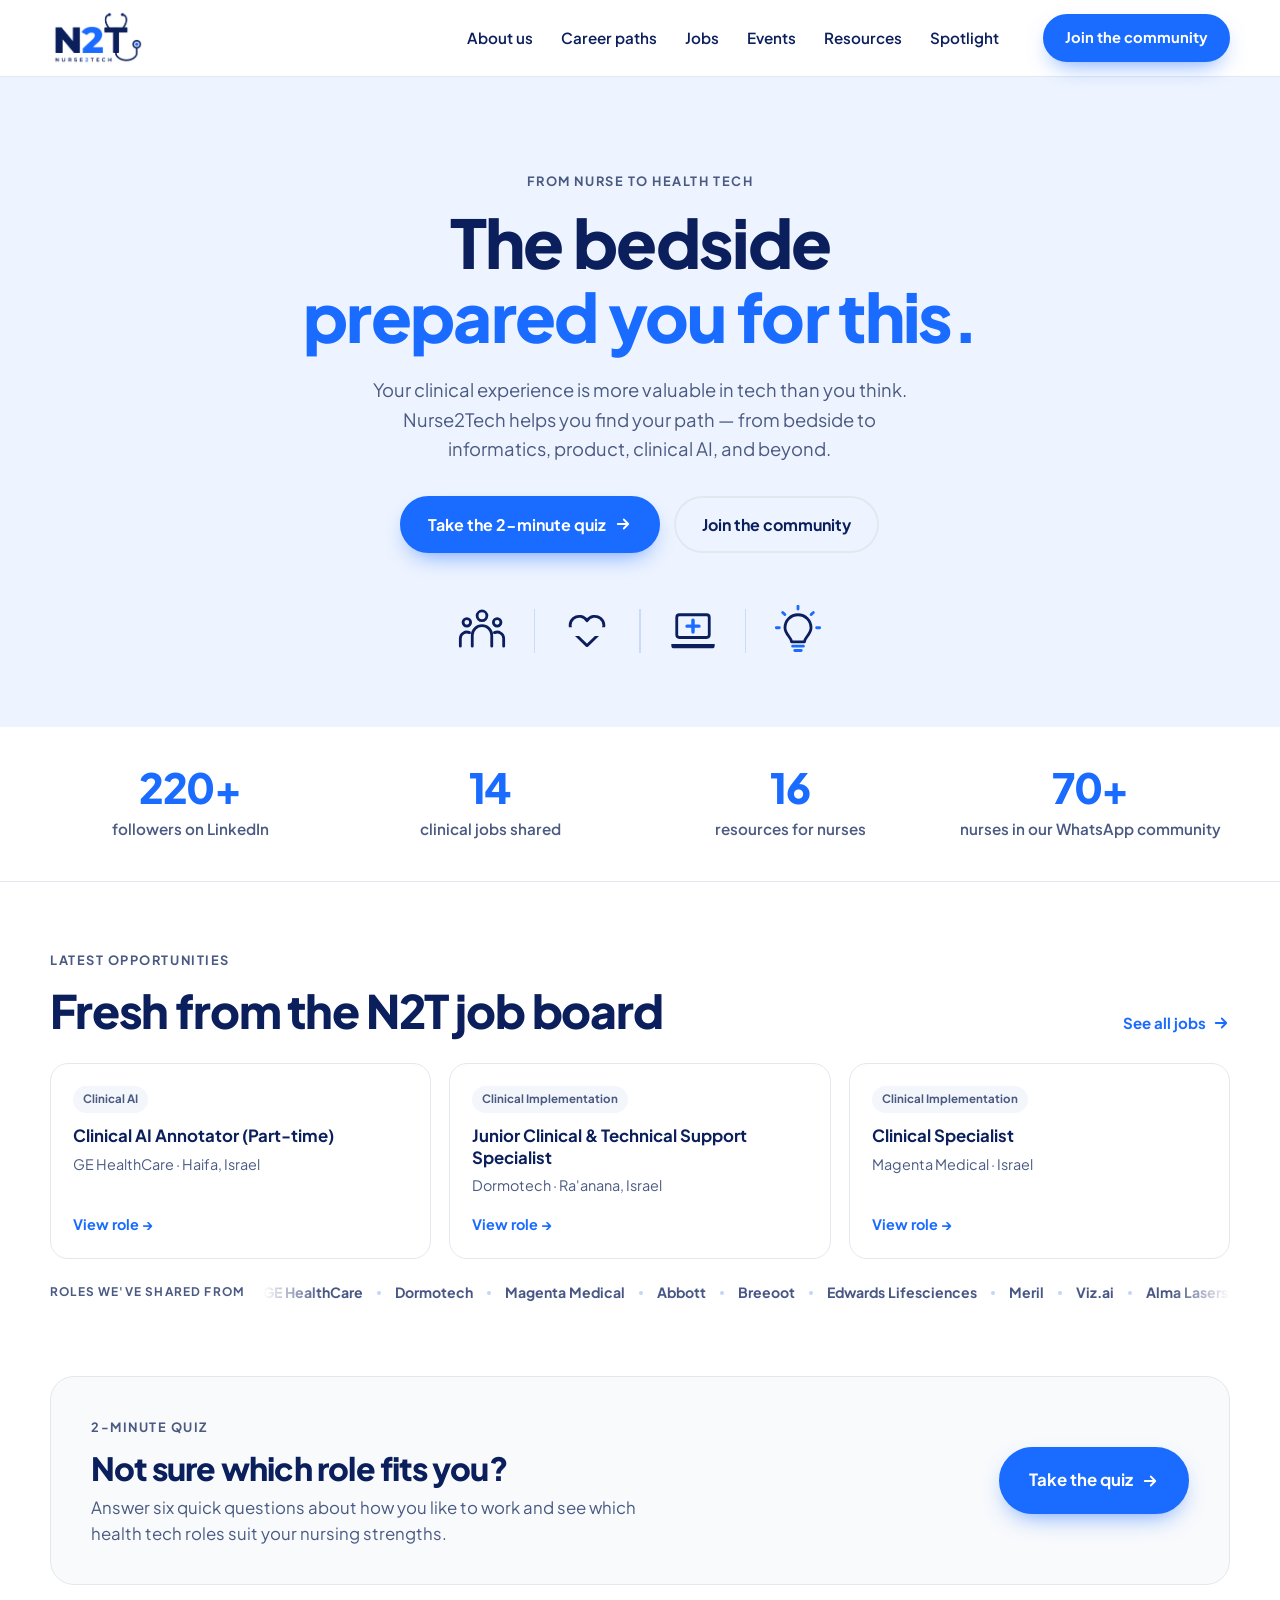
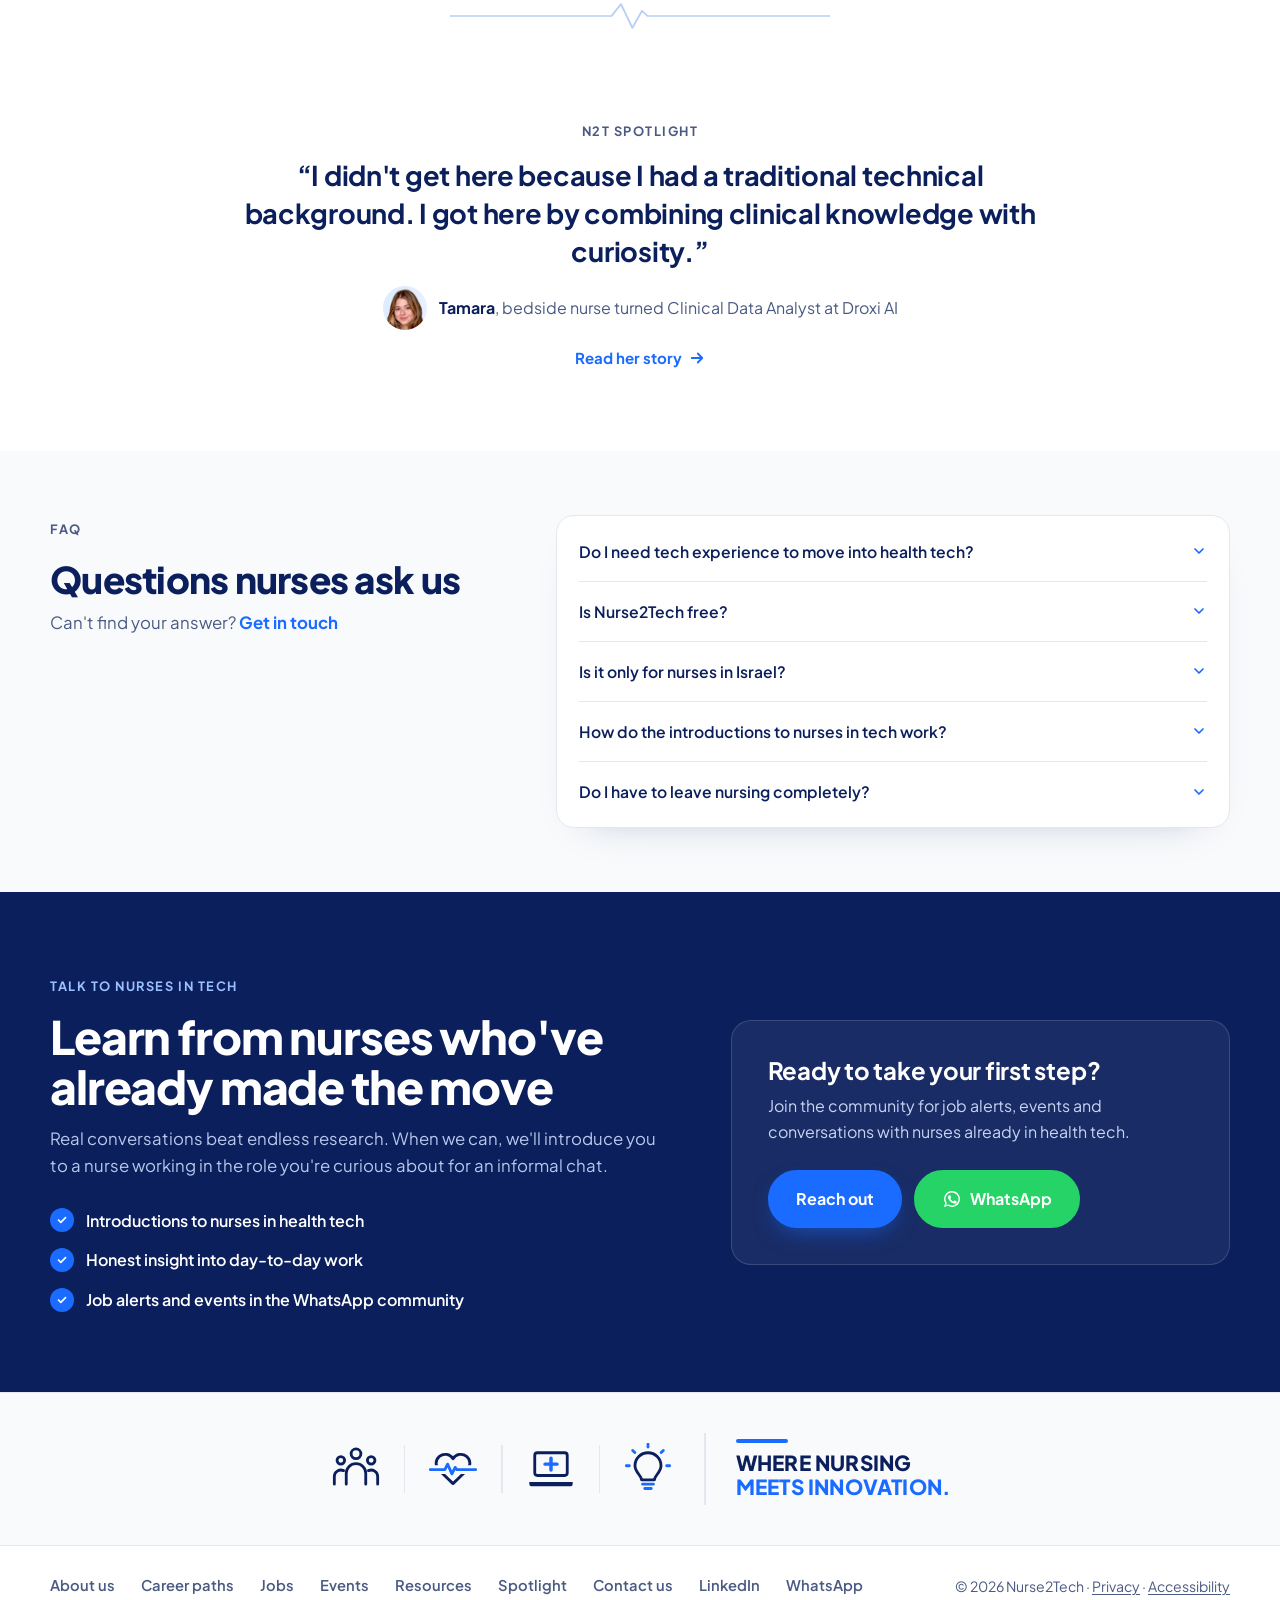
==== index.html @ 8742961c "Job tags (part-time, entry-level), N2T Insights on Spotlight, accessibility statement Co-Authored-By" ====
<!doctype html>
<html lang="en">
<head>
  <meta charset="utf-8">
  <meta name="viewport" content="width=device-width, initial-scale=1">
  <title>Nurse2Tech</title>
  <meta name="description" content="Nurse2Tech helps nurses explore health tech careers: discover real roles, find your skill gaps, reframe your clinical experience, and connect with nurses who've made the move.">
  <link rel="canonical" href="https://nurse2tech.com/">
  <meta property="og:type" content="website">
  <meta property="og:site_name" content="Nurse2Tech">
  <meta property="og:title" content="Nurse2Tech — Where Nursing Meets Innovation">
  <meta property="og:description" content="Nurse2Tech helps nurses explore health tech careers: discover real roles, find your skill gaps, reframe your clinical experience, and connect with nurses who've made the move.">
  <meta property="og:url" content="https://nurse2tech.com/">
  <meta property="og:image" content="https://nurse2tech.com/assets/og-image.png">
  <meta property="og:image:width" content="1200">
  <meta property="og:image:height" content="630">
  <meta name="twitter:card" content="summary_large_image">
  <link rel="icon" type="image/svg+xml" href="assets/favicon.svg?v=202610020856">
  <link rel="icon" type="image/png" sizes="192x192" href="assets/icon-192.png?v=202610020856">
  <link rel="icon" type="image/png" sizes="64x64" href="assets/favicon.png?v=202610020856">
  <link rel="apple-touch-icon" href="assets/apple-touch-icon.png?v=202610020856">
  <link rel="preconnect" href="https://fonts.googleapis.com">
  <link rel="preconnect" href="https://fonts.gstatic.com" crossorigin>
  <link href="https://fonts.googleapis.com/css2?family=Plus+Jakarta+Sans:wght@400;500;600;700;800&display=swap" rel="stylesheet">
  <link rel="stylesheet" href="styles.css?v=20261109174945">
</head>
<body>

  <!-- SVG icon sprite (matches brand icon set) -->
  <svg width="0" height="0" style="position:absolute" aria-hidden="true">
    <defs>
      <symbol id="i-people" viewBox="0 0 48 48" fill="none" stroke-linecap="round" stroke-linejoin="round">
        <circle cx="24" cy="10" r="4.5" stroke="currentColor" stroke-width="2.6"/>
        <circle cx="10" cy="16" r="3.5" stroke="currentColor" stroke-width="2.6"/>
        <circle cx="38" cy="16" r="3.5" stroke="currentColor" stroke-width="2.6"/>
        <path d="M15 38V28a9 9 0 0 1 18 0v10" stroke="currentColor" stroke-width="2.6"/>
        <path d="M4 38v-7a6 6 0 0 1 8.5-5.5M44 38v-7a6 6 0 0 0-8.5-5.5" stroke="currentColor" stroke-width="2.6"/>
      </symbol>
      <symbol id="i-heart" viewBox="0 0 48 48" fill="none" stroke-linecap="round" stroke-linejoin="round">
        <mask id="heart-gap-1" maskUnits="userSpaceOnUse" x="0" y="0" width="48" height="48"><rect width="48" height="48" fill="#fff"/><path d="M3 24.5h13.5l2.5-5 4 9 3-6 1.5 2H45" fill="none" stroke="#000" stroke-width="8" stroke-linecap="round" stroke-linejoin="round"/></mask><path d="M24 37.5 11.2 25.1A8.4 8.4 0 1 1 24 14.5a8.4 8.4 0 1 1 12.8 10.6z" stroke="currentColor" stroke-width="2.6" mask="url(#heart-gap-1)"/>
        <path d="M3 24.5h13.5l2.5-5 4 9 3-6 1.5 2H45" stroke="var(--blue)" stroke-width="2.6"/>
      </symbol>
      <symbol id="i-laptop" viewBox="0 0 48 48" fill="none" stroke-linecap="round" stroke-linejoin="round">
        <rect x="9" y="9" width="30" height="21" rx="2.5" stroke="currentColor" stroke-width="2.6"/>
        <path d="M4 36h40v1.5a2.5 2.5 0 0 1-2.5 2.5h-35A2.5 2.5 0 0 1 4 37.5z" fill="currentColor"/>
        <path d="M24 14v11M18.5 19.5h11" stroke="var(--blue)" stroke-width="3.2"/>
      </symbol>
      <symbol id="i-bulb" viewBox="0 0 48 48" fill="none" stroke-linecap="round" stroke-linejoin="round">
        <path d="M24 3.8V1M11.84 8.84 9.86 6.86M36.16 8.84l1.98-1.98M6.8 21H4M41.2 21H44" stroke="var(--blue)" stroke-width="2.6"/>
        <path d="M18 34c0-4-6-7-6-13a12 12 0 0 1 24 0c0 6-6 9-6 13z" stroke="currentColor" stroke-width="2.6"/>
        <path d="M19 38h10M21 42h6" stroke="var(--blue)" stroke-width="2.6"/>
      </symbol>
      <symbol id="i-chat" viewBox="0 0 48 48" fill="none" stroke-linecap="round" stroke-linejoin="round">
        <path d="M8 10h32a3 3 0 0 1 3 3v17a3 3 0 0 1-3 3H22l-9 7v-7H8a3 3 0 0 1-3-3V13a3 3 0 0 1 3-3z" stroke="currentColor" stroke-width="2.6"/>
      </symbol>
      <symbol id="i-arrow" viewBox="0 0 24 24" fill="none" stroke="currentColor" stroke-width="2.4" stroke-linecap="round" stroke-linejoin="round">
        <path d="M5 12h14M13 6l6 6-6 6"/>
      </symbol>
    </defs>
  </svg>

  <header class="nav" id="top">
    <div class="container nav-inner">
      <a href="#top" class="brand" aria-label="Nurse2Tech home">
        <img src="assets/logo.png" alt="Nurse2Tech logo" width="806" height="480">
      </a>
      <div class="nav-right">
        <a href="contact.html" class="btn btn-sm nav-join">Join the community</a>
        <button class="nav-toggle" aria-label="Open menu" aria-expanded="false" aria-controls="site-menu">
          <span></span><span></span><span></span>
        </button>
      </div>
      <nav class="nav-links" id="site-menu" aria-label="Main">
        <a href="about.html">About us</a>
        <a href="roles.html">Career paths</a>
        <a href="jobs.html">Jobs</a>
        <a href="events.html">Events</a>
        <a href="resources.html">Resources</a>
        <a href="spotlight.html">Spotlight</a>
        <a href="contact.html">Contact us</a>
        <a href="contact.html" class="btn btn-sm nav-menu-join">Join the community</a>
      </nav>
    </div>
  </header>

  <main>
    <!-- HERO -->
    <section class="hero hero-center hero-tint">
      <div class="blob blob-1" aria-hidden="true"></div>
      <div class="blob blob-2" aria-hidden="true"></div>
      <div class="container hero-grid">
        <div class="hero-copy">
          <p class="eyebrow">From nurse to health tech</p>
          <h1>The bedside<br><span class="accent">prepared you for this.</span></h1>
          <p class="lead">Your clinical experience is more valuable in tech than you think. Nurse2Tech helps you find your path — from bedside to informatics, product, clinical AI, and beyond.</p>
          <div class="hero-cta">
            <a href="roles.html#quiz-section" class="btn">Take the 2-minute quiz <svg class="ico-sm"><use href="#i-arrow"/></svg></a>
            <a href="contact.html" class="btn btn-ghost">Join the community</a>
          </div>
          <div class="hero-icons" aria-hidden="true"><svg><use href="#i-people"/></svg><i></i><svg viewBox="0 0 48 48" fill="none" stroke-linecap="round" stroke-linejoin="round"><mask id="heart-gap-beat" maskUnits="userSpaceOnUse" x="0" y="0" width="48" height="48"><rect width="48" height="48" fill="#fff"/><path d="M3 24.5h13.5l2.5-5 4 9 3-6 1.5 2H45" fill="none" stroke="#000" stroke-width="8"/></mask><path d="M24 37.5 11.2 25.1A8.4 8.4 0 1 1 24 14.5a8.4 8.4 0 1 1 12.8 10.6z" stroke="currentColor" stroke-width="2.6" mask="url(#heart-gap-beat)"/><path class="beat" pathLength="100" d="M3 24.5h13.5l2.5-5 4 9 3-6 1.5 2H45" stroke="#1a6bff" stroke-width="2.6"/></svg><i></i><svg><use href="#i-laptop"/></svg><i></i><svg><use href="#i-bulb"/></svg></div>
        </div>
      </div>
    </section>

    <!-- NUMBERS -->
    <section class="stats-band" aria-label="Nurse2Tech at a glance">
      <div class="container stats-nums">
        <div><b>220+</b><span>followers on LinkedIn</span></div>
        <div><b id="stat-roles">13</b><span>clinical jobs shared</span></div>
        <div><b id="stat-resources">16</b><span>resources for nurses</span></div>
        <div><b>70+</b><span>nurses in our WhatsApp community</span></div>
      </div>
    </section>

    <!-- LATEST JOBS -->
    <section class="section latest" id="latest">
      <div class="container">
        <div class="latest-head">
          <div>
            <p class="eyebrow">Latest opportunities</p>
            <h2>Fresh from the N2T job board</h2>
          </div>
          <a class="card-link" href="jobs.html">See all jobs <svg class="ico-sm"><use href="#i-arrow"/></svg></a>
        </div>
        <div class="latest-grid" id="latest-jobs"></div>
        <div class="latest-companies" id="latest-companies" hidden></div>
      </div>
    </section>

    <!-- QUIZ -->
    <section class="section quiz-cta-section">
      <div class="container">
        <div class="quiz-cta">
          <div>
            <p class="eyebrow">2-minute quiz</p>
            <h2>Not sure which role fits you?</h2>
            <p class="sub">Answer six quick questions about how you like to work and see which health tech roles suit your nursing strengths.</p>
          </div>
          <a class="btn btn-lg" href="roles.html#quiz-section">Take the quiz <svg class="ico-sm"><use href="#i-arrow"/></svg></a>
        </div>
      </div>
    </section>

    <div class="pulse-divider" aria-hidden="true"><svg viewBox="0 0 400 40" preserveAspectRatio="none"><path d="M0 20 H170 l10 -14 12 28 10 -20 6 6 H400" fill="none" stroke="currentColor" stroke-width="2" stroke-linecap="round" stroke-linejoin="round"/></svg></div>

    <!-- SPOTLIGHT QUOTE -->
    <section class="section home-quote">
      <div class="container">
        <figure>
          <p class="eyebrow">N2T Spotlight</p>
          <blockquote>“I didn't get here because I had a traditional technical background. I got here by combining clinical knowledge with curiosity.”</blockquote>
          <figcaption><img class="quote-face" src="assets/tamara.jpg?v=20261005b" alt="" width="300" height="300"><span><b>Tamara</b>, bedside nurse turned Clinical Data Analyst at Droxi AI</span></figcaption>
          <a class="card-link" href="spotlight.html#tamara">Read her story <svg class="ico-sm"><use href="#i-arrow"/></svg></a>
        </figure>
      </div>
    </section>

    <!-- FAQ -->
    <section class="section faq-section section-tint" id="faq">
      <div class="container faq-wrap">
        <div class="faq-head">
          <p class="eyebrow">FAQ</p>
          <h2>Questions nurses ask us</h2>
          <p class="sub">Can't find your answer? <a href="contact.html">Get in touch</a></p>
        </div>
        <div class="faq-list">
          <details class="faq-item">
            <summary><span>Do I need tech experience to move into health tech?</span><svg class="faq-chev" viewBox="0 0 24 24" aria-hidden="true"><path d="M6 9l6 6 6-6" fill="none" stroke="currentColor" stroke-width="2.6" stroke-linecap="round" stroke-linejoin="round"/></svg></summary>
            <p>No. Most nurses we talk to start with none. Your clinical judgment, workflow knowledge and patient-safety mindset are exactly what health tech teams are missing. Some roles ask for a specific skill, and the job descriptions and our resources show you which ones.</p>
          </details>
          <details class="faq-item">
            <summary><span>Is Nurse2Tech free?</span><svg class="faq-chev" viewBox="0 0 24 24" aria-hidden="true"><path d="M6 9l6 6 6-6" fill="none" stroke="currentColor" stroke-width="2.6" stroke-linecap="round" stroke-linejoin="round"/></svg></summary>
            <p>Yes. Joining the community, the resources, the <a href="jobs.html">job board</a>, the <a href="roles.html#quiz-section">role quiz</a> and introductions to nurses in tech are all free.</p>
          </details>
          <details class="faq-item">
            <summary><span>Is it only for nurses in Israel?</span><svg class="faq-chev" viewBox="0 0 24 24" aria-hidden="true"><path d="M6 9l6 6 6-6" fill="none" stroke="currentColor" stroke-width="2.6" stroke-linecap="round" stroke-linejoin="round"/></svg></summary>
            <p>No. Nurse2Tech is for nurses anywhere. Many of the roles we share right now are in Israel, but the resources, quiz and advice apply wherever you are, and we share remote roles too.</p>
          </details>
          <details class="faq-item">
            <summary><span>How do the introductions to nurses in tech work?</span><svg class="faq-chev" viewBox="0 0 24 24" aria-hidden="true"><path d="M6 9l6 6 6-6" fill="none" stroke="currentColor" stroke-width="2.6" stroke-linecap="round" stroke-linejoin="round"/></svg></summary>
            <p>Send us a message with the role you're curious about. If we know a nurse working in that role, we'll ask if they're open to a short chat and connect you both by email. It's informal: a chance to ask about their day, how they got in, and what they'd do differently.</p>
          </details>
          <details class="faq-item">
            <summary><span>Do I have to leave nursing completely?</span><svg class="faq-chev" viewBox="0 0 24 24" aria-hidden="true"><path d="M6 9l6 6 6-6" fill="none" stroke="currentColor" stroke-width="2.6" stroke-linecap="round" stroke-linejoin="round"/></svg></summary>
            <p>Not at all. Some nurses move into tech full-time, others go part-time or keep a few clinical shifts. Many roles, like implementation and clinical success, use your clinical skills every day.</p>
          </details>
        </div>
      </div>
    </section>

    <!-- CONNECT -->
    <section class="section section-dark" id="connect">
      <div class="container connect-grid">
        <div class="">
          <p class="eyebrow eyebrow-light">Talk to nurses in tech</p>
          <h2>Learn from nurses who've <span class="accent-light">already made the move</span></h2>
          <p class="sub">Real conversations beat endless research. When we can, we'll introduce you to a nurse working in the role you're curious about for an informal chat.</p>
          <ul class="checks">
            <li>Introductions to nurses in health tech</li>
            <li>Honest insight into day-to-day work</li>
            <li>Job alerts and events in the WhatsApp community</li>
          </ul>
        </div>
        <div class="cta-card">
          <h3>Ready to take your first step?</h3>
          <p>Join the community for job alerts, events and conversations with nurses already in health tech.</p>
          <div class="cta-actions">
            <a href="contact.html" class="btn">Reach out</a>
            <a class="btn btn-wa" data-whatsapp data-whatsapp-block hidden href="#" target="_blank" rel="noopener"><svg class="wa-ico" viewBox="0 0 24 24" aria-hidden="true"><path fill="currentColor" d="M12 2.5a9.5 9.5 0 0 0-8.2 14.3L2.5 21.5l4.8-1.3A9.5 9.5 0 1 0 12 2.5zm0 1.7a7.8 7.8 0 1 1-4 14.5l-.3-.2-2.8.8.8-2.7-.2-.3A7.8 7.8 0 0 1 12 4.2zM8.9 7.6c-.2 0-.5 0-.7.3-.3.3-.9.9-.9 2.2s.9 2.5 1 2.7c.1.2 1.8 2.8 4.4 3.9 2.2.9 2.6.7 3.1.6.5 0 1.5-.6 1.7-1.2.2-.6.2-1.1.2-1.2-.1-.1-.2-.2-.5-.3l-1.8-.9c-.2-.1-.4-.1-.6.1l-.8 1c-.1.2-.3.2-.5.1-.3-.1-1.1-.4-2-1.3-.8-.7-1.3-1.5-1.4-1.8-.2-.3 0-.4.1-.5l.4-.5.3-.4c.1-.2 0-.3 0-.5l-.8-2c-.2-.5-.4-.5-.6-.5h-.6z"/></svg> WhatsApp</a>
          </div>
        </div>
      </div>
    </section>

  </main>

  <footer class="footer">
    <div class="footer-brand">
      <div class="container footer-brand-inner">
        <div class="footer-icons">
          <svg viewBox="0 0 48 48" fill="none" stroke-linecap="round" stroke-linejoin="round" aria-hidden="true"><circle cx="24" cy="10" r="4.5" stroke="currentColor" stroke-width="2.6"/><circle cx="10" cy="16" r="3.5" stroke="currentColor" stroke-width="2.6"/><circle cx="38" cy="16" r="3.5" stroke="currentColor" stroke-width="2.6"/><path d="M15 38V28a9 9 0 0 1 18 0v10" stroke="currentColor" stroke-width="2.6"/><path d="M4 38v-7a6 6 0 0 1 8.5-5.5M44 38v-7a6 6 0 0 0-8.5-5.5" stroke="currentColor" stroke-width="2.6"/></svg><i></i>
          <svg viewBox="0 0 48 48" fill="none" stroke-linecap="round" stroke-linejoin="round" aria-hidden="true"><mask id="heart-gap-2" maskUnits="userSpaceOnUse" x="0" y="0" width="48" height="48"><rect width="48" height="48" fill="#fff"/><path d="M3 24.5h13.5l2.5-5 4 9 3-6 1.5 2H45" fill="none" stroke="#000" stroke-width="8" stroke-linecap="round" stroke-linejoin="round"/></mask><path d="M24 37.5 11.2 25.1A8.4 8.4 0 1 1 24 14.5a8.4 8.4 0 1 1 12.8 10.6z" stroke="currentColor" stroke-width="2.6" mask="url(#heart-gap-2)"/><path d="M3 24.5h13.5l2.5-5 4 9 3-6 1.5 2H45" stroke="#1a6bff" stroke-width="2.6"/></svg><i></i>
          <svg viewBox="0 0 48 48" fill="none" stroke-linecap="round" stroke-linejoin="round" aria-hidden="true"><rect x="9" y="9" width="30" height="21" rx="2.5" stroke="currentColor" stroke-width="2.6"/><path d="M4 36h40v1.5a2.5 2.5 0 0 1-2.5 2.5h-35A2.5 2.5 0 0 1 4 37.5z" fill="currentColor"/><path d="M24 14v11M18.5 19.5h11" stroke="#1a6bff" stroke-width="3.2"/></svg><i></i>
          <svg viewBox="0 0 48 48" fill="none" stroke-linecap="round" stroke-linejoin="round" aria-hidden="true"><path d="M24 3.8V1M11.84 8.84 9.86 6.86M36.16 8.84l1.98-1.98M6.8 21H4M41.2 21H44" stroke="#1a6bff" stroke-width="2.6"/><path d="M18 34c0-4-6-7-6-13a12 12 0 0 1 24 0c0 6-6 9-6 13z" stroke="currentColor" stroke-width="2.6"/><path d="M19 38h10M21 42h6" stroke="#1a6bff" stroke-width="2.6"/></svg>
        </div>
        <span class="footer-divider" aria-hidden="true"></span>
        <div class="tagline"><b></b>Where nursing<br><span>meets innovation.</span></div>
      </div>
    </div>
    <div class="container footer-inner">
      <nav class="footer-links" aria-label="Footer">
        <a href="about.html">About us</a>
        <a href="roles.html">Career paths</a>
        <a href="jobs.html">Jobs</a>
        <a href="events.html">Events</a>
        <a href="resources.html">Resources</a>
        <a href="spotlight.html">Spotlight</a>
        <a href="contact.html">Contact us</a>
        <a href="https://www.linkedin.com/company/nurse2tech/" target="_blank" rel="noopener">LinkedIn</a>
        <a data-whatsapp data-whatsapp-block hidden href="#" target="_blank" rel="noopener">WhatsApp</a>
      </nav>
      <p class="copy">© <span id="year"></span> Nurse2Tech · <a href="privacy.html">Privacy</a> · <a href="accessibility.html">Accessibility</a></p>
    </div>
  </footer>

  <script src="script.js?v=202611012000"></script>
  <script data-goatcounter="https://nurse2tech.goatcounter.com/count" async src="https://gc.zgo.at/count.js"></script>
</body>
</html>
---- styles.css ----
:root {
  --navy: #0b1f5c;
  --navy-deep: #07143d;
  --blue: #1a6bff;
  --blue-soft: #f3f6fa;
  --blue-tint: #f8fafc;
  --line: #e3e8ef;
  --text: #0b1f5c;
  --muted: #4a5a82;
  --white: #ffffff;
  --radius: 20px;
  --shadow: 0 10px 30px -12px rgba(11, 31, 92, 0.18);
  --shadow-lg: 0 24px 60px -20px rgba(11, 31, 92, 0.28);
}

* { box-sizing: border-box; margin: 0; padding: 0; }
[hidden] { display: none !important; }
html { scroll-behavior: smooth; scroll-padding-top: 84px; }
body {
  font-family: "Plus Jakarta Sans", system-ui, -apple-system, sans-serif;
  color: var(--text);
  background: var(--white);
  line-height: 1.6;
  -webkit-font-smoothing: antialiased;
  overflow-x: hidden;
}
img { max-width: 100%; display: block; }
a { color: inherit; text-decoration: none; }
button, input, select, textarea { font: inherit; color: inherit; }

.container { width: min(1180px, 100% - 40px); margin-inline: auto; }
.accent { color: var(--blue); }
.accent-light { color: #6ea2ff; }

.eyebrow {
  display: inline-flex; align-items: center; gap: 10px;
  font-size: .8rem; font-weight: 700; letter-spacing: .12em; text-transform: uppercase;
  color: var(--muted); margin-bottom: 14px;
}
.eyebrow-light { color: #9cc0ff; }
.crumbs a { color: var(--muted); opacity: .7; transition: color .15s, opacity .15s; }
.crumbs a:hover { color: var(--blue); opacity: 1; }
.crumbs [aria-hidden] { opacity: .45; }
.eyebrow-light::before { background: #6ea2ff; }

h1, h2, h3 { line-height: 1.1; letter-spacing: -0.025em; font-weight: 800; }
h1 { font-size: clamp(2.4rem, 5.4vw, 4.2rem); }
h2 { font-size: clamp(1.9rem, 3.6vw, 2.9rem); }
h3 { font-size: 1.2rem; letter-spacing: -0.01em; font-weight: 700; }
.lead { font-size: 1.15rem; color: var(--muted); max-width: 540px; margin: 22px 0 32px; }
.sub { color: var(--muted); font-size: 1.05rem; margin-top: 14px; max-width: 620px; }

/* Buttons */
.btn {
  display: inline-flex; align-items: center; justify-content: center; gap: 8px;
  background: var(--blue); color: var(--white); font-weight: 700;
  padding: 14px 26px; border-radius: 999px; border: 2px solid var(--blue);
  cursor: pointer; transition: transform .2s, box-shadow .2s, background .2s;
  box-shadow: 0 10px 24px -10px rgba(26, 107, 255, .7);
}
.btn:hover { transform: translateY(-2px); background: #0f5cef; }
.btn-ghost { background: transparent; color: var(--navy); border-color: var(--line); box-shadow: none; }
.btn-ghost:hover { background: var(--blue-soft); border-color: var(--blue-soft); }
.btn-sm { padding: 10px 20px; font-size: .92rem; }
.btn-block { width: 100%; }
.ico-sm { width: 18px; height: 18px; flex-shrink: 0; }

/* Nav */
.nav {
  position: sticky; top: 0; z-index: 50;
  background: rgba(255, 255, 255, .86); backdrop-filter: blur(12px);
  border-bottom: 1px solid transparent; transition: border-color .3s, box-shadow .3s;
}
.nav.scrolled { border-color: var(--line); box-shadow: 0 6px 20px -16px rgba(11, 31, 92, .4); }
.nav-inner { display: flex; align-items: center; justify-content: space-between; height: 76px; }
.brand img { height: 50px; width: auto; }
.nav-right { display: flex; align-items: center; gap: 12px; }
.nav-toggle { display: grid; place-content: center; gap: 5px; width: 46px; height: 46px; border-radius: 12px; border: 1px solid var(--line); background: var(--white); cursor: pointer; transition: border-color .2s; }
.nav-toggle:hover { border-color: var(--blue); }
.nav-toggle span { display: block; width: 20px; height: 2.5px; background: var(--navy); border-radius: 2px; transition: transform .25s, opacity .2s; }
.nav.open .nav-toggle span:nth-child(1) { transform: translateY(7.5px) rotate(45deg); }
.nav.open .nav-toggle span:nth-child(2) { opacity: 0; }
.nav.open .nav-toggle span:nth-child(3) { transform: translateY(-7.5px) rotate(-45deg); }
.nav-links {
  position: absolute; top: 72px; right: max(20px, calc((100vw - 1180px) / 2)); width: 270px;
  display: flex; flex-direction: column; gap: 2px; padding: 10px;
  background: var(--white); border: 1px solid var(--line); border-radius: 18px; box-shadow: var(--shadow-lg);
  font-weight: 600; font-size: 1rem;
  opacity: 0; transform: translateY(-8px); pointer-events: none; transition: opacity .2s, transform .2s;
}
.nav.open .nav-links { opacity: 1; transform: none; pointer-events: auto; }
.nav-links a:not(.btn) { padding: 12px 14px; border-radius: 10px; color: var(--navy); transition: background .15s, color .15s; }
.nav-links a:not(.btn):hover { background: var(--blue-soft); }
.nav-links a[aria-current="page"]:not(.btn) { color: var(--blue); background: var(--blue-soft); }
.nav-menu-join { display: none; margin: 8px 4px 4px; }
@media (max-width: 600px) {
  .nav-join { display: none; }
  .nav-menu-join { display: flex; }
  .nav-links { left: 16px; right: 16px; width: auto; }
}
/* Desktop: menu links sit inline in the header */
@media (min-width: 1000px) {
  .nav { border-bottom-color: var(--line); }
  .nav-inner { gap: 28px; }
  .brand img { height: 56px; }
  .nav-links {
    position: static; width: auto; flex-direction: row; align-items: center; gap: 4px; padding: 0; margin: 0 4px 0 auto;
    background: none; border: 0; border-radius: 0; box-shadow: none; font-size: .95rem;
    opacity: 1; transform: none; pointer-events: auto;
  }
  .nav-links a:not(.btn) { padding: 8px 12px; }
  .nav-links a[href="contact.html"]:not(.btn) { display: none; }
  .nav-toggle { display: none; }
  .nav-right { order: 3; }
}

/* Hero */
.hero { position: relative; padding: 70px 0 20px; overflow: hidden; }
.blob { display: none; }
.blob-1 { width: 620px; height: 620px; right: -180px; top: -200px; background: radial-gradient(circle at 30% 30%, #dbe9ff, #eef5ff 70%); border-radius: 58% 42% 50% 50% / 50% 55% 45% 50%; }
.blob-2 { width: 480px; height: 480px; left: -220px; bottom: -220px; background: #eef5ff; border-radius: 45% 55% 60% 40% / 55% 45% 55% 45%; }
.hero-grid { display: grid; grid-template-columns: 1.15fr .85fr; gap: 60px; align-items: center; }
.hero-cta { display: flex; flex-wrap: wrap; gap: 14px; }
@keyframes float { 50% { transform: translateY(-10px); } }

/* Home: light-blue hero band and latest jobs */
.section.latest { padding: 64px 0 36px; }
.hero.hero-tint { background: #eef4ff; padding: 90px 0 70px; }
.hero-tint .hero-icons i { background: #c9dbf8; }
.latest-head { display: flex; align-items: flex-end; justify-content: space-between; gap: 20px; margin-bottom: 28px; }
.latest-head .card-link { margin-top: 0; }
.latest-grid { display: grid; grid-template-columns: repeat(3, 1fr); gap: 18px; }
.lj { display: flex; flex-direction: column; gap: 6px; background: var(--white); border: 1px solid var(--line); border-radius: 18px; padding: 22px; transition: transform .2s, box-shadow .2s; }
.lj:hover { transform: translateY(-3px); box-shadow: var(--shadow); }
.lj-tag { align-self: flex-start; font-size: .72rem; font-weight: 700; color: var(--muted); background: var(--blue-soft); padding: 4px 10px; border-radius: 99px; margin-bottom: 6px; }
.lj b { font-size: 1.05rem; color: var(--navy); line-height: 1.3; }
.lj-co { color: var(--muted); font-size: .9rem; }
.lj-go { margin-top: auto; padding-top: 10px; color: var(--blue); font-weight: 700; font-size: .9rem; }
@media (max-width: 880px) { .latest-grid { grid-template-columns: 1fr; } .latest-head { flex-direction: column; align-items: flex-start; } }

/* Home: companies strip, spotlight quote, heartbeat */
.latest-companies { display: flex; align-items: center; gap: 10px 18px; margin-top: 22px; color: var(--navy); }
.latest-companies > span { flex-shrink: 0; font-size: .74rem; font-weight: 700; letter-spacing: .1em; text-transform: uppercase; color: var(--muted); }
.lc-view { flex: 1; min-width: 0; overflow: hidden; -webkit-mask-image: linear-gradient(90deg, transparent, #000 6%, #000 94%, transparent); mask-image: linear-gradient(90deg, transparent, #000 6%, #000 94%, transparent); }
.lc-track { display: flex; align-items: center; width: max-content; animation: lc-scroll 45s linear infinite; }
.lc-track, .lc-copy { display: flex; align-items: center; }
.lc-track b { margin-right: 14px; font-size: .88rem; font-weight: 700; white-space: nowrap; opacity: .75; }
.lc-track i { display: block; width: 4px; height: 4px; margin-right: 14px; border-radius: 50%; background: #c3d6f7; }
@keyframes lc-scroll { to { transform: translateX(-50%); } }
@media (prefers-reduced-motion: reduce) { .lc-track { animation: none; } .lc-copy { display: none; } .lc-view { overflow-x: auto; } }
@media (max-width: 600px) { .latest-companies { flex-wrap: wrap; } .lc-view { flex-basis: 100%; } }
.home-quote figure { max-width: 820px; margin: 0 auto; text-align: center; }
.home-quote blockquote { font-size: clamp(1.3rem, 2.4vw, 1.7rem); font-weight: 700; line-height: 1.4; color: var(--navy); letter-spacing: -.01em; }
.home-quote figcaption { margin-top: 16px; color: var(--muted); }
.home-quote figcaption b { color: var(--navy); }
.home-quote .card-link { justify-content: center; margin-top: 16px; }
.beat { stroke-dasharray: 100; stroke-dashoffset: 100; animation: beat-loop 2.6s ease-in-out .3s infinite; }
@keyframes beat-loop {
  0% { stroke-dashoffset: 100; }
  45% { stroke-dashoffset: 0; }
  70% { stroke-dashoffset: 0; }
  100% { stroke-dashoffset: -100; }
}
@media (prefers-reduced-motion: reduce) { .beat { animation: none; stroke-dashoffset: 0; } }

.section.jobs-list-section { padding-top: 0; }

/* Join form: optional details */
.more-details { display: block; }
.more-details summary { cursor: pointer; font-weight: 800; font-size: 1.1rem; color: var(--navy); list-style: none; display: flex; align-items: center; gap: 10px; }
.more-details summary::-webkit-details-marker { display: none; }
.more-details summary::before { content: "+"; display: grid; place-items: center; width: 32px; height: 32px; border-radius: 50%; background: var(--blue-soft); color: var(--blue); font-size: 1.2rem; flex-shrink: 0; }
.more-details[open] summary::before { content: "−"; }
.more-details summary .opt { font-weight: 500; font-size: .9rem; }
.more-body { display: grid; gap: 18px; margin-top: 20px; }
.step-final { display: grid; gap: 14px; }
.consent a, .privacy-note a { color: var(--blue); font-weight: 600; }
.privacy-note { font-size: .85rem; color: var(--muted); margin-top: 6px; }

/* Privacy page */
.section.privacy-section { padding-top: 10px; }
.privacy > * { max-width: 760px; }
.privacy h2 { font-size: 1.35rem; margin: 34px 0 10px; }
.privacy h2:first-child { margin-top: 0; }
.privacy p, .privacy li { color: var(--muted); font-size: 1.02rem; }
.privacy ul { padding-left: 20px; display: grid; gap: 6px; }
.privacy a { color: var(--blue); font-weight: 600; }
.privacy-updated { margin-top: 34px; font-size: .9rem; }
.copy a { color: inherit; text-decoration: underline; text-underline-offset: 2px; }

/* Home: numbers strip and moving roles */
.stats-band { background: var(--white); border-bottom: 1px solid var(--line); }
.stats-nums { display: grid; grid-template-columns: repeat(4, 1fr); gap: 20px; padding: 40px 0; text-align: center; }
.stats-nums b { display: block; font-size: 2.6rem; font-weight: 800; color: var(--blue); letter-spacing: -.03em; line-height: 1; }
.stats-nums span { display: block; margin-top: 8px; color: var(--muted); font-weight: 600; font-size: .95rem; }
@media (max-width: 700px) { .stats-nums { grid-template-columns: 1fr 1fr; gap: 24px 12px; } .stats-nums b { font-size: 2rem; } }

/* Role quiz */
.section.quiz-section { padding-top: 10px; }
.quiz, .quiz-result { max-width: 760px; background: var(--white); border: 1px solid var(--line); border-radius: 24px; padding: 36px; box-shadow: 0 24px 60px -36px rgba(11, 31, 92, .3); }
.quiz-progress { height: 6px; border-radius: 6px; background: var(--blue-soft); overflow: hidden; margin-bottom: 22px; }
.quiz-progress span { display: block; height: 100%; width: 0; background: var(--blue); border-radius: 6px; transition: width .3s ease; }
.quiz-count { font-size: .8rem; font-weight: 700; letter-spacing: .1em; text-transform: uppercase; color: var(--muted); }
.quiz-q { font-size: clamp(1.4rem, 3vw, 1.9rem); margin: 10px 0 24px; }
.quiz-options { display: grid; gap: 12px; }
.quiz-opt { text-align: left; padding: 18px 20px; border-radius: 14px; border: 1.5px solid var(--line); background: var(--blue-tint); font-weight: 600; font-size: 1.02rem; color: var(--navy); cursor: pointer; transition: border-color .15s, background .15s, transform .15s; }
.quiz-opt:hover, .quiz-opt:focus-visible { border-color: var(--blue); background: var(--blue-soft); transform: translateX(4px); outline: none; }
.quiz-back { margin-top: 20px; background: none; border: 0; color: var(--muted); font-weight: 600; cursor: pointer; padding: 6px 0; }
.quiz-back:hover { color: var(--blue); }
.quiz-matches { display: grid; gap: 14px; margin: 6px 0 26px; }
.quiz-match { border: 1px solid var(--line); border-radius: 18px; padding: 22px 24px; }
.quiz-match.is-top { border-color: var(--blue); background: var(--blue-tint); }
.quiz-match .tag { margin-bottom: 10px; }
.quiz-match.is-top .tag { background: var(--blue); color: var(--white); }
.quiz-match h3 { font-size: 1.35rem; margin-bottom: 6px; }
.quiz-match p { color: var(--muted); }
.quiz-actions { display: flex; flex-wrap: wrap; gap: 12px; }
@media (max-width: 600px) { .quiz, .quiz-result { padding: 24px 18px; } }

/* Home: quiz call to action */
.section.quiz-cta-section { padding: 36px 0 10px; }
.quiz-cta { display: flex; align-items: center; justify-content: space-between; gap: 30px; flex-wrap: wrap; background: var(--blue-tint); border: 1px solid var(--line); border-radius: 24px; padding: 36px 40px; }
.quiz-cta h2 { font-size: clamp(1.5rem, 3vw, 2rem); }
.quiz-cta .sub { margin-top: 8px; max-width: 560px; }

/* New badges */
.tag-new, .lj-new { background: var(--blue) !important; color: var(--white) !important; }
.lj-tags { display: flex; gap: 6px; flex-wrap: wrap; }
.lj-tags .lj-tag { margin-bottom: 6px; }

.job-closed { opacity: .6; background: var(--blue-tint); }
.job-closed:hover { box-shadow: none; border-color: var(--line); }
.tag-closed { background: #e9ecf2 !important; color: var(--muted) !important; }

.card-title-link { color: inherit; }
.card-title-link:hover { color: var(--blue); }
.section.roles-page { padding-top: 10px; }
.roles-quiz { margin-top: 40px; }

.quiz-intro { margin: -12px 0 24px; }
.roles-sub { font-size: clamp(1.6rem, 3vw, 2.2rem); margin-bottom: 24px; }
#quiz-section .quiz, #quiz-section .quiz-result { margin-top: 0; }
.section.quiz-section#quiz-section { padding-top: 72px; }

/* Jobs: location filter */
.filters-where { align-items: center; margin-top: -18px; }
.filter-label { font-size: .74rem; font-weight: 700; letter-spacing: .1em; text-transform: uppercase; color: var(--muted); margin-right: 4px; }

/* Spotlight series and LinkedIn posts */
.section.spot-stories { padding: 10px 0 30px; }
.story-cards { display: grid; grid-template-columns: repeat(auto-fill, minmax(260px, 1fr)); gap: 18px; }
.story-card { display: flex; flex-direction: column; gap: 8px; background: var(--white); border: 1px solid var(--line); border-radius: 20px; padding: 24px; transition: transform .2s, box-shadow .2s; }
.story-card:hover { transform: translateY(-3px); box-shadow: var(--shadow); }
.story-avatar { display: grid; place-items: center; width: 52px; height: 52px; border-radius: 50%; background: var(--blue-soft); color: var(--blue); font-weight: 800; font-size: 1.3rem; margin-bottom: 6px; }
.story-card .tag { align-self: flex-start; margin-bottom: 0; }
.story-card h3 { font-size: 1.2rem; }
.story-path { color: var(--muted); font-size: .93rem; flex: 1; }
.story-path b { color: var(--navy); }
.story-card .card-link { margin-top: 6px; }
.story-card-next { border-style: dashed; background: var(--blue-tint); }
.post-grid { display: grid; grid-template-columns: repeat(auto-fill, minmax(260px, 1fr)); gap: 18px; }
.post-card { display: flex; flex-direction: column; gap: 8px; background: var(--white); border: 1px solid var(--line); border-radius: 18px; padding: 22px; transition: transform .2s, box-shadow .2s; }
.post-card:hover { transform: translateY(-3px); box-shadow: var(--shadow); }
.post-meta { display: flex; align-items: center; gap: 10px; font-size: .8rem; color: var(--muted); font-weight: 600; }
.post-meta .tag { margin-bottom: 0; }
.post-card h3 { font-size: 1.05rem; line-height: 1.35; }
.post-card p { color: var(--muted); font-size: .9rem; flex: 1; }
.post-go { color: var(--blue); font-weight: 700; font-size: .9rem; margin-top: 4px; }

/* Home: slim 4-step roadmap */

/* Spotlight quote cards (option C) */
.story-cards { grid-template-columns: repeat(auto-fill, minmax(320px, 1fr)); }
.qcard { display: flex; flex-direction: column; background: var(--blue-soft); border-radius: 24px; padding: 28px; transition: transform .2s, box-shadow .2s; }
.qcard:hover { transform: translateY(-3px); box-shadow: var(--shadow); }
.qcard-quote { font-size: 1.08rem; font-weight: 700; line-height: 1.45; color: var(--navy); flex: 1; }
.qcard-quote::before { content: "“"; display: block; font-size: 3rem; line-height: .6; color: var(--blue); margin-bottom: 10px; font-weight: 800; }
.qcard-who { display: flex; align-items: center; gap: 14px; margin-top: 22px; padding-top: 18px; border-top: 1px solid #d6e4fb; }
.qcard-who img { width: 58px; height: 58px; border-radius: 50%; object-fit: cover; border: 3px solid var(--white); flex-shrink: 0; }
.qcard-who b { display: block; color: var(--navy); }
.qcard-who span { color: var(--muted); font-size: .88rem; }
.qcard .card-link { margin-top: 16px; }
.qcard-next { background: var(--white); border: 2px dashed #c9dbf8; }
.qcard-next .qcard-quote { flex: 0; font-size: 1.25rem; }
.qcard-sub { color: var(--muted); margin-top: 8px; flex: 1; }

/* Spotlight: expandable story card */
.qcard-story { cursor: default; }
.qcard-story summary { list-style: none; cursor: pointer; display: flex; flex-direction: column; flex: 1; }
.qcard-story summary::-webkit-details-marker { display: none; }
.qcard-story .t-close, .qcard-story[open] .t-open { display: none; }
.qcard-story[open] .t-close { display: inline; }
.qcard-story[open] .qcard-toggle svg { transform: rotate(-90deg); }
.qcard-story[open] { grid-column: 1 / -1; }
.qcard-body { margin-top: 22px; padding-top: 22px; border-top: 1px solid #d6e4fb; display: grid; grid-template-columns: 1.2fr .8fr; gap: 30px; align-items: start; }
.qcard-body .sub { max-width: none; margin: 0; }
.qcard-body { grid-template-rows: auto 1fr; }
.qcard-body .card-link { grid-column: 1; margin-top: 0; align-self: start; }
.qcard-body .spot-steps { grid-row: span 2; }
@media (max-width: 880px) { .qcard-body { grid-template-columns: 1fr; } .qcard-body .spot-steps { grid-row: auto; } }

/* Tamara photos */
.story-photo-img { object-fit: cover; padding: 0; }
.spot-title { display: flex; align-items: center; gap: 18px; }
.spot-face { width: 72px; height: 72px; border-radius: 50%; object-fit: cover; flex-shrink: 0; border: 3px solid var(--white); box-shadow: 0 0 0 1px var(--line); }
.home-quote figcaption { display: flex; align-items: center; justify-content: center; gap: 12px; }
.quote-face { width: 44px; height: 44px; border-radius: 50%; object-fit: cover; flex-shrink: 0; }
@media (max-width: 600px) { .spot-title { flex-direction: column; align-items: flex-start; } }




/* FAQ: heading left, questions card right */
.section.faq-section { padding: 64px 0; }
.faq-wrap { display: grid; grid-template-columns: .8fr 1.2fr; gap: 56px; align-items: start; }
.faq-head h2 { font-size: clamp(1.7rem, 3vw, 2.3rem); letter-spacing: -.02em; margin-top: 6px; }
.faq-head .sub { margin-top: 10px; }
.faq-head .sub a { color: var(--blue); font-weight: 700; }
.faq-list { background: var(--white); border: 1px solid var(--line); border-radius: 18px; padding: 6px 22px; box-shadow: 0 18px 40px -32px rgba(11, 31, 92, .35); }
.faq-item + .faq-item { border-top: 1px solid var(--line); }
.faq-item summary { cursor: pointer; list-style: none; display: flex; justify-content: space-between; align-items: center; gap: 14px; padding: 17px 0; font-weight: 600; font-size: .98rem; color: var(--navy); }
.faq-item summary::-webkit-details-marker { display: none; }
.faq-item summary:hover { color: var(--blue); }
.faq-chev { width: 16px; height: 16px; color: var(--blue); flex-shrink: 0; transition: transform .2s; }
.faq-item[open] .faq-chev { transform: rotate(180deg); }
.faq-item p { color: var(--muted); font-size: .93rem; line-height: 1.6; padding: 0 0 18px; margin-top: -4px; }
.faq-item p a { color: var(--blue); font-weight: 600; }
@media (max-width: 880px) { .faq-wrap { grid-template-columns: 1fr; gap: 22px; } }

/* Resources: one list (table) */
.sr-only { position: absolute; width: 1px; height: 1px; overflow: hidden; clip: rect(0 0 0 0); }
.res-table-wrap { border: 1px solid var(--line); border-radius: 16px; overflow: hidden; background: var(--white); }
.res-table { width: 100%; border-collapse: collapse; }
.res-table th { text-align: left; font-size: .72rem; letter-spacing: .08em; text-transform: uppercase; color: var(--muted); background: var(--blue-tint); padding: 12px 18px; font-weight: 700; }
.res-table td { padding: 14px 18px; border-top: 1px solid var(--line); vertical-align: middle; font-size: .93rem; }
.res-row[hidden] { display: none; }
.res-row:hover { background: var(--blue-tint); }
.rc-name a { color: var(--navy); }
.rc-name a:hover b { color: var(--blue); }
.rc-name b { display: block; font-size: .98rem; }
.rc-name small { color: var(--muted); font-size: .85rem; }
.rc-from { color: var(--navy); white-space: nowrap; }
.step-tag { background: var(--blue-soft); color: var(--blue); border-radius: 99px; padding: 4px 10px; font-weight: 700; font-size: .75rem; white-space: nowrap; }
.cost-free, .cost-paid { border-radius: 99px; padding: 4px 10px; font-weight: 700; font-size: .75rem; white-space: nowrap; }
.cost-free { background: #e5f6ec; color: #137a45; }
.cost-paid { background: #f1f4f9; color: var(--muted); }
.rc-go { text-align: right; white-space: nowrap; }
.rc-go a { color: var(--blue); font-weight: 700; }
@media (max-width: 760px) {
  .res-table thead { display: none; }
  .res-table, .res-table tbody, .res-row, .res-table td { display: block; width: 100%; }
  .res-row { padding: 14px 16px; border-top: 1px solid var(--line); }
  .res-row:first-child { border-top: 0; }
  .res-table td { border: 0; padding: 0; }
  .rc-name { margin-bottom: 10px; }
  .rc-from, .rc-step, .rc-cost { display: inline-block !important; width: auto !important; margin-right: 8px; font-size: .85rem; }
  .rc-go { text-align: left; margin-top: 10px; }
}

/* Page headings: centred and evenly balanced */
.apply-hero h1, .hero h1, .section-head h2, .ev-head h2 { text-wrap: balance; }
.apply-hero.hero-centered h1 { max-width: 1040px; }
.hero-centered .lead { max-width: 620px; text-wrap: pretty; }
.hero-centered .back { margin-left: auto; margin-right: auto; }
.hero-centered .btn { margin-top: 6px; }

/* Heartbeat dividers */
.pulse-divider { color: #b9cff5; max-width: 420px; margin: 0 auto; padding: 4px 20px; }
.pulse-divider svg { display: block; width: 100%; height: 34px; }

/* Moving pulse in the navy section */
.section-dark { position: relative; }
.section-dark .container { position: relative; z-index: 1; }

/* Symbols react on hover */
.hero-icons svg, .footer-icons svg, .card-ico { transition: transform .3s ease, filter .3s ease; }
.hero-icons > svg:nth-of-type(1):hover, .footer-icons > svg:nth-of-type(1):hover { transform: translateY(-4px); }
.hero-icons > svg:nth-of-type(2):hover, .footer-icons > svg:nth-of-type(2):hover { animation: icon-thump .9s ease-in-out infinite; }
.hero-icons > svg:nth-of-type(3):hover, .footer-icons > svg:nth-of-type(3):hover { transform: translateY(-3px) rotate(-4deg); }
.hero-icons > svg:nth-of-type(4):hover, .footer-icons > svg:nth-of-type(4):hover { filter: drop-shadow(0 0 10px rgba(26, 107, 255, .7)); transform: scale(1.08); }
.card:hover .card-ico { transform: translateY(-3px) scale(1.05); }
@keyframes icon-thump { 0%, 100% { transform: scale(1); } 20% { transform: scale(1.14); } 40% { transform: scale(1); } 55% { transform: scale(1.08); } }

/* Next event banner */
.event-bar { background: var(--navy); color: var(--white); font-size: .9rem; }
.event-bar-inner { display: flex; align-items: center; justify-content: center; gap: 16px; padding: 10px 0; flex-wrap: wrap; text-align: center; }
.event-bar a { color: #9cc0ff; font-weight: 700; }
.event-bar button { background: none; border: 0; color: #c7d5f3; font-size: 1.2rem; cursor: pointer; line-height: 1; }
.event-bar .ev-short { display: none; }
@media (max-width: 640px) {
  .event-bar { font-size: .82rem; }
  .event-bar-inner { flex-wrap: nowrap; justify-content: space-between; gap: 10px; padding: 6px 0; text-align: left; }
  .event-bar .ev-text { flex: 1; min-width: 0; white-space: nowrap; overflow: hidden; text-overflow: ellipsis; }
  .event-bar .ev-long, .event-bar .ev-time { display: none; }
  .event-bar .ev-short { display: inline; }
  .event-bar a { white-space: nowrap; padding: 8px 0; }
  .event-bar button { width: 32px; height: 32px; margin-right: -8px; flex: none; }
  .footer-links a, .footer-inner nav a { display: inline-block; padding: 8px 0; }
  .rc-go a { display: inline-block; padding: 10px 0; }
}

@media (prefers-reduced-motion: reduce) {
  .hero-icons svg, .footer-icons svg { animation: none !important; }
}

/* Centred hero */
.hero-center .hero-grid { grid-template-columns: 1fr; }
.hero-center .hero-copy { text-align: center; max-width: 900px; margin: 0 auto; }
.hero-center .lead { margin-inline: auto; }
.hero-center .hero-cta { justify-content: center; }
.hero-icons { display: flex; align-items: center; justify-content: center; gap: 26px; margin-top: 52px; }
.hero-icons svg { width: 52px; height: 52px; color: var(--navy); }
.hero-icons i { display: block; width: 1.5px; height: 44px; background: var(--line); }
.hero-center { padding-bottom: 40px; }
@media (max-width: 600px) { .hero-icons { gap: 16px; } .hero-icons svg { width: 40px; height: 40px; } .hero-icons i { height: 34px; } }
.section.spot-page { padding-top: 10px; }
.tagline { font-weight: 800; font-size: 1.05rem; line-height: 1.2; text-transform: uppercase; letter-spacing: .01em; color: var(--navy); }
.tagline b { display: block; width: 52px; height: 4px; border-radius: 4px; background: var(--blue); margin-bottom: 8px; }
.tagline span { color: var(--blue); }

/* Sections */
.section { padding: 80px 0; position: relative; }
.section-tint { background: var(--blue-tint); }
.section-head { max-width: 720px; margin-bottom: 40px; }

/* Cards */
.cards { display: grid; grid-template-columns: repeat(4, 1fr); gap: 22px; }
.card {
  position: relative; background: var(--white); border-radius: var(--radius);
  padding: 34px 28px 30px; transition: transform .3s, box-shadow .3s;
  display: flex; flex-direction: column; border: 1px solid var(--line);
}
.card:hover { transform: translateY(-4px); box-shadow: var(--shadow); }
.num { position: absolute; top: 24px; right: 26px; font-weight: 700; font-size: .85rem; color: #b3bccb; }
.card-ico { width: 58px; height: 58px; color: var(--navy); margin-bottom: 22px; }
.card h3 { margin-bottom: 10px; }
.card p { color: var(--muted); font-size: .98rem; flex: 1; }
.card-link { display: inline-flex; align-items: center; gap: 6px; margin-top: 20px; font-weight: 700; color: var(--blue); font-size: .94rem; }
.card-link svg { transition: transform .2s; }
.card-link:hover svg { transform: translateX(4px); }

.callout {
  margin-top: 28px; display: flex; align-items: center; gap: 22px;
  background: var(--blue-soft); border-radius: var(--radius); padding: 22px 30px;
}
.callout-ico { width: 44px; height: 44px; color: var(--navy); flex-shrink: 0; }
.callout-text { flex: 1; border-left: 2.5px solid var(--blue); padding-left: 22px; display: flex; flex-direction: column; }
.callout-text strong { font-size: 1.05rem; }
.callout-text span { color: var(--muted); }

/* Roles */
.filters { display: flex; flex-wrap: wrap; gap: 10px; margin-bottom: 34px; }
.chip {
  border: 1.5px solid var(--line); background: var(--white); padding: 9px 18px; border-radius: 999px;
  font-weight: 600; font-size: .92rem; cursor: pointer; color: var(--muted); transition: .2s;
}
.chip:hover { border-color: var(--blue); color: var(--navy); }
.chip.active { background: var(--navy); border-color: var(--navy); color: var(--white); }
.roles { display: grid; grid-template-columns: repeat(3, 1fr); gap: 22px; }
.role {
  background: var(--white); border-radius: var(--radius); padding: 30px; border: 1px solid var(--line);
  transition: transform .3s, box-shadow .3s, opacity .3s;
}
.role:hover { transform: translateY(-4px); box-shadow: var(--shadow); }
.role.hidden { display: none; }
.tag { display: inline-block; font-size: .75rem; font-weight: 600; color: var(--muted); background: var(--blue-soft); padding: 5px 12px; border-radius: 999px; margin-bottom: 16px; }
.role h3 { margin-bottom: 10px; }
.role p { color: var(--muted); font-size: .96rem; }
.role ul { list-style: none; display: flex; flex-wrap: wrap; gap: 8px; margin-top: 18px; }
.role li { font-size: .8rem; font-weight: 600; padding: 4px 10px; border-radius: 8px; background: var(--blue-tint); border: 1px solid var(--line); color: var(--navy); }

/* Connect (dark) */
.section-dark { background: var(--navy); color: var(--white); overflow: hidden; }
.section-dark .sub { color: #b8c8ec; }
.connect-grid { display: grid; grid-template-columns: 1.1fr .9fr; gap: 70px; align-items: center; }
.checks { list-style: none; margin-top: 28px; display: grid; gap: 14px; }
.checks li { display: flex; align-items: center; gap: 12px; font-weight: 600; }
.checks li::before {
  content: ""; width: 24px; height: 24px; flex-shrink: 0; border-radius: 50%;
  background: var(--blue) url("data:image/svg+xml,%3Csvg xmlns='http://www.w3.org/2000/svg' viewBox='0 0 24 24' fill='none' stroke='white' stroke-width='3' stroke-linecap='round' stroke-linejoin='round'%3E%3Cpath d='M6 12l4 4 8-8'/%3E%3C/svg%3E") center/14px no-repeat;
}

/* Contact */
.contact-wrap {
  display: grid; grid-template-columns: .9fr 1.1fr; gap: 60px; align-items: start;
  background: var(--blue-tint); border: 1px solid var(--line); border-radius: 32px; padding: 60px;
}
.form { display: grid; gap: 18px; }
.field { display: grid; gap: 7px; }
.field label { font-weight: 700; font-size: .9rem; }
.opt { color: var(--muted); font-weight: 500; }
.field input, .field select, .field textarea {
  width: 100%; padding: 13px 16px; border-radius: 12px; border: 1.5px solid var(--line);
  background: var(--white); transition: border-color .2s, box-shadow .2s; resize: vertical;
}
.field input:focus, .field select:focus, .field textarea:focus { outline: none; border-color: var(--blue); box-shadow: 0 0 0 4px rgba(26, 107, 255, .14); }
.field input.invalid { border-color: #e0475b; }
.form-note { font-weight: 600; font-size: .95rem; min-height: 1.5em; color: var(--blue); }
.apply-hero { position: relative; overflow: hidden; padding: 56px 0 52px; background: #eef4ff; }
main > .apply-hero ~ section:nth-of-type(2) { padding-top: 56px; }
.apply-hero h1 { font-size: clamp(2.1rem, 4.4vw, 3.4rem); max-width: 820px; }
.back { display: flex; width: fit-content; align-items: center; gap: 8px; font-weight: 600; color: var(--muted); margin-bottom: 28px; font-size: .94rem; }
.back svg { transform: rotate(180deg); }
.back:hover { color: var(--blue); }
.apply-body { padding: 10px 0 110px; }
.apply-grid { display: grid; grid-template-columns: 1fr 340px; gap: 40px; align-items: start; }
.apply-form { display: grid; gap: 22px; }
.hp { position: absolute; left: -9999px; width: 1px; height: 1px; opacity: 0; }
.step { border: 1px solid var(--line); border-radius: var(--radius); padding: 30px; background: var(--white); display: grid; gap: 18px; box-shadow: 0 6px 20px -16px rgba(11, 31, 92, .3); }
.step legend { float: left; width: 100%; display: flex; align-items: center; gap: 12px; font-weight: 800; font-size: 1.2rem; letter-spacing: -.01em; }
.row-2 { display: grid; grid-template-columns: 1fr 1fr; gap: 18px; }
.label { font-weight: 700; font-size: .9rem; }
.field select.invalid, .field input.invalid { border-color: #e0475b; }
.pick-grid { display: grid; grid-template-columns: repeat(auto-fill, minmax(200px, 1fr)); gap: 10px; border-radius: 14px; }
.pick-grid.invalid { outline: 2px solid #e0475b; outline-offset: 6px; }
.pick { position: relative; cursor: pointer; }
.pick input { position: absolute; opacity: 0; }
.pick span {
  display: flex; align-items: center; gap: 10px; height: 100%;
  padding: 12px 14px; border-radius: 12px; border: 1.5px solid var(--line); background: var(--blue-tint);
  font-weight: 600; font-size: .92rem; transition: .15s;
}
.pick span::before { content: ""; width: 18px; height: 18px; flex-shrink: 0; border-radius: 5px; border: 1.5px solid #a9c1ea; background: var(--white); transition: .15s; }
.pick:hover span { border-color: var(--blue); }
.pick input:checked + span { border-color: var(--blue); background: var(--blue-soft); color: var(--navy); }
.pick input:checked + span::before {
  background: var(--blue) url("data:image/svg+xml,%3Csvg xmlns='http://www.w3.org/2000/svg' viewBox='0 0 24 24' fill='none' stroke='white' stroke-width='3.5' stroke-linecap='round' stroke-linejoin='round'%3E%3Cpath d='M6 12l4 4 8-8'/%3E%3C/svg%3E") center/12px no-repeat;
  border-color: var(--blue);
}
.pick input:focus-visible + span { box-shadow: 0 0 0 4px rgba(26, 107, 255, .2); }
.seg { display: flex; background: var(--blue-tint); border: 1.5px solid var(--line); border-radius: 12px; padding: 4px; gap: 4px; }
.seg label { flex: 1; cursor: pointer; position: relative; }
.seg input { position: absolute; opacity: 0; }
.seg span { display: block; text-align: center; padding: 8px 4px; border-radius: 9px; font-weight: 600; font-size: .88rem; color: var(--muted); transition: .15s; }
.seg input:checked + span { background: var(--white); color: var(--blue); box-shadow: 0 2px 8px -3px rgba(11, 31, 92, .3); }
.seg input:focus-visible + span { box-shadow: 0 0 0 3px rgba(26, 107, 255, .3); }
.consent { display: flex; gap: 12px; align-items: flex-start; font-size: .94rem; color: var(--muted); cursor: pointer; }
.consent input { width: 18px; height: 18px; margin-top: 3px; accent-color: var(--blue); flex-shrink: 0; }
.btn-lg { padding: 18px 28px; font-size: 1.05rem; }
.btn:disabled { opacity: .7; cursor: wait; transform: none; }
.apply-side { position: sticky; top: 100px; display: grid; gap: 20px; }
.side-card { background: var(--blue-tint); border: 1px solid var(--line); border-radius: var(--radius); padding: 28px; }
.side-card h3 { margin-bottom: 18px; }
.timeline { list-style: none; counter-reset: t; display: grid; gap: 18px; }
.timeline li { counter-increment: t; display: grid; grid-template-columns: 30px 1fr; column-gap: 12px; }
.timeline li::before { content: counter(t); grid-row: span 2; display: grid; place-items: center; width: 30px; height: 30px; border-radius: 50%; background: var(--blue); color: var(--white); font-weight: 800; font-size: .85rem; }
.timeline b { font-size: .98rem; }
.timeline span { color: var(--muted); font-size: .9rem; }
.side-dark { background: var(--navy); border-color: var(--navy); color: var(--white); }
.side-dark p { font-size: 1.08rem; font-weight: 600; line-height: 1.45; margin-bottom: 22px; }
.side-dark .tagline { color: var(--white); }
.side-dark .tagline span { color: #6ea2ff; }
.success { grid-column: 1 / -1; text-align: center; background: var(--blue-tint); border: 1px solid var(--line); border-radius: 32px; padding: 70px 30px; display: grid; justify-items: center; }
.success[hidden] { display: none; }
.success-ico { width: 80px; height: 80px; color: var(--navy); margin-bottom: 20px; }
.success .sub { margin: 14px auto 30px; }
@media (max-width: 880px) {
  .apply-grid { grid-template-columns: 1fr; }
  .apply-side { position: static; }
}
@media (max-width: 600px) {
  .row-2 { grid-template-columns: 1fr; }
  .step { padding: 22px 18px; }
  .apply-body { padding-bottom: 80px; }
}

/* Resources page */
.res-body { padding: 10px 0 110px; }
.res-bar { display: flex; align-items: center; justify-content: space-between; gap: 20px; flex-wrap: wrap; margin-bottom: 20px; position: sticky; top: 76px; z-index: 5; background: rgba(255,255,255,.92); backdrop-filter: blur(10px); padding: 14px 0; }
.res-bar .filters { margin-bottom: 0; }
.switch { display: inline-flex; align-items: center; gap: 10px; font-weight: 600; font-size: .92rem; color: var(--navy); cursor: pointer; user-select: none; }
.switch input { position: absolute; opacity: 0; }
.track { width: 44px; height: 26px; border-radius: 999px; background: var(--line); position: relative; transition: background .2s; }
.thumb { position: absolute; top: 3px; left: 3px; width: 20px; height: 20px; border-radius: 50%; background: var(--white); box-shadow: 0 2px 6px rgba(11,31,92,.25); transition: transform .2s; }
.switch input:checked + .track { background: var(--blue); }
.switch input:checked + .track .thumb { transform: translateX(18px); }
.switch input:focus-visible + .track { box-shadow: 0 0 0 4px rgba(26,107,255,.2); }
.res-group { margin-top: 44px; }
.res-group[hidden], .res[hidden], .res-empty[hidden] { display: none; }
.res-head { display: flex; align-items: center; gap: 18px; margin-bottom: 22px; }
.res-head-ico { width: 52px; height: 52px; color: var(--navy); flex-shrink: 0; padding: 8px; background: var(--blue-soft); border-radius: 14px; }
.res-head h2 { font-size: 1.7rem; }
.res-head p { color: var(--muted); }
.res-grid { display: grid; grid-template-columns: repeat(3, 1fr); gap: 18px; }
.res { display: flex; flex-direction: column; background: var(--white); border: 1px solid var(--line); border-radius: var(--radius); padding: 24px; transition: transform .25s, box-shadow .25s, border-color .25s; }
.res:hover { transform: translateY(-4px); box-shadow: var(--shadow); border-color: #b9d0f7; }
.res-tags { display: flex; flex-wrap: wrap; gap: 6px; margin-bottom: 14px; }
.res-tags .tag { margin-bottom: 0; }
.tag-free { background: transparent; color: var(--blue); box-shadow: inset 0 0 0 1px var(--blue); }
.tag-paid { background: var(--blue-soft); color: var(--muted); }
.tag-cost-free { background: #e5f6ec; color: #137a45; }
.tag-cost { background: var(--blue-soft); color: var(--navy); font-weight: 700; }
.tag-sponsor { background: var(--blue-soft); color: var(--muted); }
.res h3 { font-size: 1.08rem; margin-bottom: 8px; }
.res p { color: var(--muted); font-size: .94rem; flex: 1; }
.res-meta { display: flex; align-items: center; gap: 6px; margin-top: 16px; font-size: .85rem; font-weight: 700; color: var(--blue); }
.res-meta svg { width: 14px; height: 14px; }
.res-feature { background: var(--navy); border-color: var(--navy); color: var(--white); }
.res-feature p { color: #c7d5f3; }
.res-feature .res-meta { color: #8fb8ff; }
.res-feature:hover { border-color: var(--navy); }
.res-empty { text-align: center; color: var(--muted); padding: 60px 0; font-weight: 600; }
.res-callout { margin-top: 60px; }
.res-note { margin-top: 20px; color: var(--muted); font-size: .88rem; text-align: center; }
.res-note a { color: var(--blue); font-weight: 600; }
@media (max-width: 1024px) { .res-grid { grid-template-columns: repeat(2, 1fr); } }
@media (max-width: 600px) {
  .res-grid { grid-template-columns: 1fr; }
  .res-bar { position: static; }
  .res-head h2 { font-size: 1.4rem; }
}

/* Job board */
.filters[hidden] { display: none; }
/* Jobs: role type tabs + "Where" dropdown */
.job-filterbar { display: flex; justify-content: space-between; align-items: center; gap: 12px 24px; flex-wrap: wrap; margin-bottom: 28px; border-bottom: 1px solid var(--line); }
.job-filterbar:not(:has(> :not([hidden]))), .job-filterbar[hidden] { display: none; }
.ev-none { padding: 28px 0; color: var(--muted); }
.ev-head-row { max-width: none; display: flex; align-items: center; justify-content: space-between; gap: 16px; flex-wrap: wrap; }
.switch[hidden] { display: none; }
.jtabs { display: flex; gap: 4px 26px; flex-wrap: wrap; }
.jtabs[hidden], .jwhere[hidden] { display: none; }
.jtab { background: none; border: 0; padding: 12px 0; margin-bottom: -1px; font: inherit; font-weight: 600; color: var(--muted); border-bottom: 2.5px solid transparent; cursor: pointer; transition: color .15s, border-color .15s; }
.jtab:hover { color: var(--navy); }
.jtab.active { color: var(--navy); border-color: var(--blue); }
.jwhere { display: inline-flex; align-items: center; gap: 10px; margin-bottom: 8px; padding: 6px 8px 6px 18px; border: 1.5px solid var(--line); border-radius: 999px; background: var(--white); font-size: .9rem; font-weight: 600; color: var(--muted); }
.jwhere select { -webkit-appearance: none; appearance: none; border: 0; border-radius: 999px; padding: 7px 34px 7px 16px; font: inherit; font-weight: 700; color: var(--navy); cursor: pointer;
  background: var(--blue-soft) url("data:image/svg+xml,%3Csvg xmlns='http://www.w3.org/2000/svg' width='12' height='8' fill='none' stroke='%230b1f5c' stroke-width='2' stroke-linecap='round' stroke-linejoin='round'%3E%3Cpath d='M1 1.5l5 5 5-5'/%3E%3C/svg%3E") no-repeat right 14px center; }
@media (max-width: 600px) {
  .jtabs { flex-wrap: nowrap; overflow-x: auto; overflow-y: hidden; overscroll-behavior-x: contain; width: 100%; scrollbar-width: none; }
  .jtabs::-webkit-scrollbar { display: none; }
  .jtab { margin-bottom: 0; }
  .jtab { white-space: nowrap; }
  .job-filterbar { border-bottom: 0; }
  .jtabs { border-bottom: 1px solid var(--line); }
  .jwhere { margin-bottom: 0; }
}

.job-search { display: flex; gap: 10px; margin-top: 34px; max-width: 860px; background: var(--white); border: 1px solid var(--line); border-radius: 20px; padding: 10px; box-shadow: var(--shadow); }
.job-search-field { flex: 1.4; display: flex; align-items: center; gap: 10px; padding: 0 14px; border-radius: 12px; background: var(--blue-tint); }
.job-search-loc { flex: 1; }
.job-search-field svg { width: 20px; height: 20px; color: var(--muted); flex-shrink: 0; }
.job-search-field input { width: 100%; border: 0; background: transparent; padding: 14px 0; outline: none; }
.job-search-field:focus-within { box-shadow: 0 0 0 3px rgba(26, 107, 255, .25); }
.job-search-note { margin-top: 12px; font-size: .88rem; color: var(--muted); }
.job-search-note a { color: var(--blue); font-weight: 600; }
.jobs-section { padding-top: 70px; }
.jobs-remote { margin: -28px 0 24px; }
.role-searches { display: grid; grid-template-columns: repeat(4, 1fr); gap: 18px; }
.rs { display: flex; flex-direction: column; background: var(--white); border-radius: var(--radius); padding: 24px; border: 1px solid var(--line); transition: .25s; }
.rs:hover { box-shadow: var(--shadow); transform: translateY(-4px); }
.rs h3 { font-size: 1.05rem; margin-bottom: 6px; }
.rs p { color: var(--muted); font-size: .9rem; flex: 1; }
.rs-links { display: flex; gap: 8px; margin-top: 16px; }
.rs-links a { flex: 1; display: inline-flex; align-items: center; justify-content: center; gap: 6px; padding: 9px 10px; border-radius: 10px; background: var(--white); border: 1.5px solid var(--line); font-weight: 700; font-size: .85rem; color: var(--navy); transition: .2s; }
.rs-links a:hover { border-color: var(--blue); color: var(--blue); }
.rs-links svg { width: 13px; height: 13px; }
.job-list { display: grid; gap: 14px; }
.job { display: flex; align-items: center; justify-content: space-between; gap: 24px; background: var(--white); border: 1px solid var(--line); border-radius: var(--radius); padding: 24px 28px; transition: .25s; }
.job:hover { box-shadow: var(--shadow); border-color: #b9d0f7; }
.job h3 { font-size: 1.15rem; margin-bottom: 4px; }
.job-co { display: flex; align-items: center; gap: 6px; color: var(--muted); font-weight: 600; font-size: .92rem; }
.job-co svg { width: 15px; height: 15px; }
.job-desc { color: var(--muted); font-size: .92rem; margin-top: 8px; max-width: 680px; }
.job-side { display: flex; flex-direction: column; align-items: flex-end; gap: 10px; flex-shrink: 0; }
.job-date { font-size: .82rem; color: var(--muted); font-weight: 600; }
.job-empty { text-align: center; background: var(--white); border: 1.5px dashed #b9d0f7; border-radius: var(--radius); padding: 50px 24px; }
.job-empty[hidden] { display: none; }
.job-empty svg { width: 56px; height: 56px; color: var(--navy); margin: 0 auto 14px; display: block; }
.job-empty h3 { margin-bottom: 8px; }
.job-empty p { color: var(--muted); max-width: 520px; margin: 0 auto; }
.job-empty a { color: var(--blue); font-weight: 700; }
.checks-dark { margin-top: 24px; }
.post-success { padding: 50px 24px; background: var(--white); }
@media (max-width: 1024px) { .role-searches { grid-template-columns: repeat(2, 1fr); } }
@media (max-width: 700px) {
  .job-search { flex-direction: column; }
  .job { flex-direction: column; align-items: flex-start; }
  .job-side { flex-direction: row; align-items: center; width: 100%; justify-content: space-between; }
}
@media (max-width: 600px) { .role-searches { grid-template-columns: 1fr; } }
.values { display: grid; grid-template-columns: repeat(3, 1fr); gap: 36px; }
.value { border-top: 3px solid var(--blue); padding-top: 20px; display: grid; gap: 8px; }
.value b { font-size: 1.15rem; }
.value span { color: var(--muted); }
.cta-band { background: var(--navy); color: var(--white); padding: 64px 0; }
.cta-inner { display: flex; align-items: center; justify-content: space-between; gap: 30px; flex-wrap: wrap; }
.cta-inner p { color: #c7d5f3; margin-top: 6px; font-size: 1.05rem; }
.cards-3 { grid-template-columns: repeat(3, 1fr); }

/* Contact */
.contact-card { background: var(--white); border: 1px solid var(--line); border-radius: var(--radius); padding: 32px; box-shadow: 0 6px 20px -16px rgba(11, 31, 92, .3); }
.contact-line { display: flex; align-items: center; gap: 12px; padding: 12px 0; font-weight: 600; color: var(--navy); word-break: break-word; }
.contact-line + .contact-line { border-top: 1px solid var(--line); }
.contact-line svg { width: 20px; height: 20px; color: var(--blue); flex-shrink: 0; }
.contact-line:hover { color: var(--blue); }
.side-ico { width: 44px; height: 44px; color: var(--navy); margin-bottom: 12px; }
.side-text { color: var(--muted); font-size: .95rem; }

/* Events */
.event-list { display: grid; gap: 14px; }
.event { display: flex; align-items: center; gap: 24px; background: var(--white); border: 1px solid var(--line); border-radius: var(--radius); padding: 22px 26px; }
.event-main { flex: 1; }
.event h3 { font-size: 1.15rem; margin-bottom: 4px; }
.event-date { width: 72px; flex-shrink: 0; text-align: center; background: var(--blue-soft); border-radius: 16px; padding: 10px 0; }
.event-date span { display: block; font-size: .78rem; font-weight: 800; text-transform: uppercase; letter-spacing: .08em; color: var(--blue); }
.event-date b { display: block; font-size: 1.9rem; line-height: 1; font-weight: 800; }
.event-past .event { opacity: .7; }
.past-title { font-size: 1.4rem; margin: 50px 0 18px; }
.notify { display: grid; grid-template-columns: 1fr 1.1fr; gap: 50px; align-items: center; background: var(--blue-tint); border: 1px solid var(--line); border-radius: 32px; padding: 50px; }
.notify-form { display: flex; flex-wrap: wrap; gap: 10px; }
.notify-form input:not(.hp) { flex: 1 1 180px; padding: 14px 16px; border-radius: 12px; border: 1.5px solid var(--line); background: var(--white); outline: none; }
.notify-form input:focus { border-color: var(--blue); box-shadow: 0 0 0 4px rgba(26, 107, 255, .14); }
.notify-form input.invalid { border-color: #e0475b; }
.notify-form .form-note { flex-basis: 100%; }
.notify-ok { display: flex; align-items: center; gap: 12px; font-weight: 700; }
.notify-ok svg { width: 36px; height: 36px; color: var(--navy); flex-shrink: 0; }

@media (max-width: 1024px) { .values, .cards-3 { grid-template-columns: 1fr 1fr; } }
@media (max-width: 880px) {
  .notify { grid-template-columns: 1fr; gap: 36px; }
  .notify { padding: 32px 22px; }
}
@media (max-width: 600px) {
  .values, .cards-3 { grid-template-columns: 1fr; }
  .event { flex-wrap: wrap; gap: 16px; padding: 20px; }
  .contact-card { padding: 22px 18px; }
}

/* Footer */
.footer { margin-top: 0; }
.footer-brand { background: var(--blue-tint); border-top: 1px solid var(--line); border-bottom: 1px solid var(--line); overflow: hidden; }
.footer-brand-inner { display: flex; align-items: center; justify-content: center; gap: 30px; padding: 40px 0; flex-wrap: wrap; }
.footer-icons { display: flex; align-items: center; gap: 22px; }
.footer-icons svg { width: 52px; height: 52px; color: var(--navy); }
.footer-icons i { width: 1.5px; height: 48px; background: var(--line); display: block; }
.footer-divider { width: 1.5px; height: 72px; background: var(--line); }
.footer-brand .tagline { font-size: 1.3rem; }
.footer-inner { display: flex; align-items: center; justify-content: space-between; gap: 24px; flex-wrap: wrap; padding: 28px 0; }
.footer-links { display: flex; flex-wrap: wrap; gap: 8px 26px; font-weight: 600; font-size: .92rem; }
.footer-links a { color: var(--muted); transition: color .2s; }
.footer-links a:hover { color: var(--blue); }
.copy { color: var(--muted); font-size: .88rem; }

/* Simpler colour: one accent colour per heading at most */
h2 .accent, h2 .accent-light { color: inherit; }
.value { border-top-color: var(--navy); }
.res-head-ico { background: transparent; padding: 0; }

/* About: mission */
.hero-centered .container { text-align: center; }
.hero-centered h1, .hero-centered .lead { margin-inline: auto; }
.mission { display: grid; grid-template-columns: 260px minmax(0, 700px); column-gap: 64px; align-items: start; }
.mission h2 { grid-column: 1; grid-row: 1 / span 3; font-size: 2rem; line-height: 1.15; margin: 0; }
.mission .sub { grid-column: 2; max-width: none; }
.mission .sub:first-of-type { margin-top: 0; }
.mission .sub + .sub { margin-top: 18px; }
.wa-card .wa-ico { width: 34px; height: 34px; color: #25d366; margin-bottom: 10px; }
.wa-card .btn { margin-top: 14px; }
.section.about-mission { padding-top: 30px; }

/* Spotlight & story */
.spotlight { display: grid; grid-template-columns: 1.3fr .7fr; gap: 60px; align-items: center; }
.spotlight blockquote { font-size: 1.35rem; font-weight: 700; line-height: 1.4; color: var(--navy); border-left: 3px solid var(--blue); padding-left: 20px; margin: 22px 0 6px; }
.spotlight .card-link, .story .card-link { margin-top: 22px; }
.spot-steps { background: var(--white); border: 1px solid var(--line); border-radius: var(--radius); padding: 28px; }
.spot-steps h3 { margin-bottom: 18px; }
.story { max-width: 760px; }
.story.story-with-photo { max-width: none; display: grid; grid-template-columns: 260px minmax(0, 700px); gap: 64px; align-items: start; }
.story-photo { margin-top: 40px; width: 260px; aspect-ratio: 1; border-radius: 50%; overflow: hidden; background: #e8f1ff; border: 6px solid var(--white); box-shadow: 0 0 0 1px var(--line), 0 20px 50px -24px rgba(11, 31, 92, .35); }
.story-photo img { width: 100%; height: 100%; object-fit: cover; }
@media (max-width: 880px) {
  .story.story-with-photo { grid-template-columns: 1fr; gap: 28px; justify-items: center; }
  .mission { grid-template-columns: 1fr; }
  .mission h2 { grid-row: auto; margin-bottom: 14px; }
  .mission h2, .mission .sub { grid-column: 1; }
  .story-photo { width: 170px; margin-top: 0; }
}
.story .sub { max-width: none; }
.story strong { color: var(--navy); }
@media (max-width: 880px) { .spotlight { grid-template-columns: 1fr; gap: 32px; } }

/* Home closing call to action */
.cta-card { background: rgba(255, 255, 255, .06); border: 1px solid rgba(255, 255, 255, .14); border-radius: var(--radius); padding: 36px; }
.cta-card h3 { font-size: 1.5rem; margin-bottom: 10px; }
.cta-card p { color: #c7d5f3; margin-bottom: 26px; }
.role h3 { margin-bottom: 8px; }

/* WhatsApp */
.wa-ico { width: 20px; height: 20px; flex-shrink: 0; }
.btn-wa { background: #25d366; border-color: #25d366; color: #fff; box-shadow: none; }
.btn-wa:hover { background: #1ebe5b; border-color: #1ebe5b; }
.btn-wa .wa-ico { width: 20px; height: 20px; }
.success-actions { display: flex; gap: 12px; flex-wrap: wrap; justify-content: center; }
.contact-line .wa-ico { color: #25d366; }
.wa-offer { grid-column: 1 / -1; display: flex; align-items: center; gap: 16px; border: 1px solid var(--line); border-radius: var(--radius); padding: 18px 22px; background: var(--white); }
.wa-offer > .wa-ico { width: 34px; height: 34px; color: #25d366; }
.wa-offer-text { flex: 1; display: grid; }
.wa-offer-text span { color: var(--muted); font-size: .94rem; }
.wa-opt b { color: var(--navy); }
.wa-opt input { accent-color: #25d366; }
.cta-actions { display: flex; gap: 12px; flex-wrap: wrap; }
@media (max-width: 600px) { .wa-offer { flex-direction: column; align-items: flex-start; } }

@media (prefers-reduced-motion: reduce) {
  html { scroll-behavior: auto; }
}

/* Responsive */
@media (max-width: 1024px) {
  .cards { grid-template-columns: repeat(2, 1fr); }
  .roles { grid-template-columns: repeat(2, 1fr); }
}
@media (max-width: 880px) {
  .hero { padding: 40px 0 70px; }
  .hero-grid,.connect-grid,.contact-wrap { grid-template-columns: 1fr; gap: 44px; }
  .section { padding: 80px 0; }
  .contact-wrap { padding: 36px 24px; border-radius: 24px; }
}
@media (max-width: 600px) {
  .container { width: calc(100% - 32px); }
  .cards, .roles { grid-template-columns: 1fr; }
  .callout { flex-direction: column; align-items: flex-start; }
  .callout-text { border-left: 0; padding-left: 0; }
  .tagline { width: 100%; text-align: center; }
  .tagline b { margin-inline: auto; }
  .footer-inner { flex-direction: column; text-align: center; }
  .footer-links { justify-content: center; }
  .footer-divider { display: none; }
  .footer-icons { gap: 14px; }
  .footer-icons svg { width: 40px; height: 40px; }
  .footer-icons i { height: 36px; }
  .footer-brand .tagline { width: 100%; text-align: center; }
}

/* Spotlight: N2T Insights conversations */
.insights-intro { margin-bottom: 28px; }
.insight-card { background: var(--white); border: 1px solid var(--line); border-radius: 24px; padding: 32px; max-width: 860px; display: grid; gap: 18px; }
.insight-head { display: flex; align-items: baseline; gap: 12px; }
.insight-num { font-weight: 800; color: var(--blue); font-size: 1.1rem; }
.insight-head h3 { font-size: 1.35rem; }
.insight-quote { margin: 0; font-size: 1.6rem; line-height: 1.3; font-weight: 800; color: var(--navy); }
.insight-points { margin: 0; padding-left: 20px; display: grid; gap: 10px; color: var(--muted); }
@media (max-width: 640px) { .insight-card { padding: 22px; } .insight-quote { font-size: 1.3rem; } }
.a11y-he { margin-top: 40px; padding-top: 28px; border-top: 1px solid var(--line); text-align: right; }
.tag-entry { background: #e5f6ec; color: #137a45; }
.tag-parttime { background: #fff3e0; color: #8a4a00; }
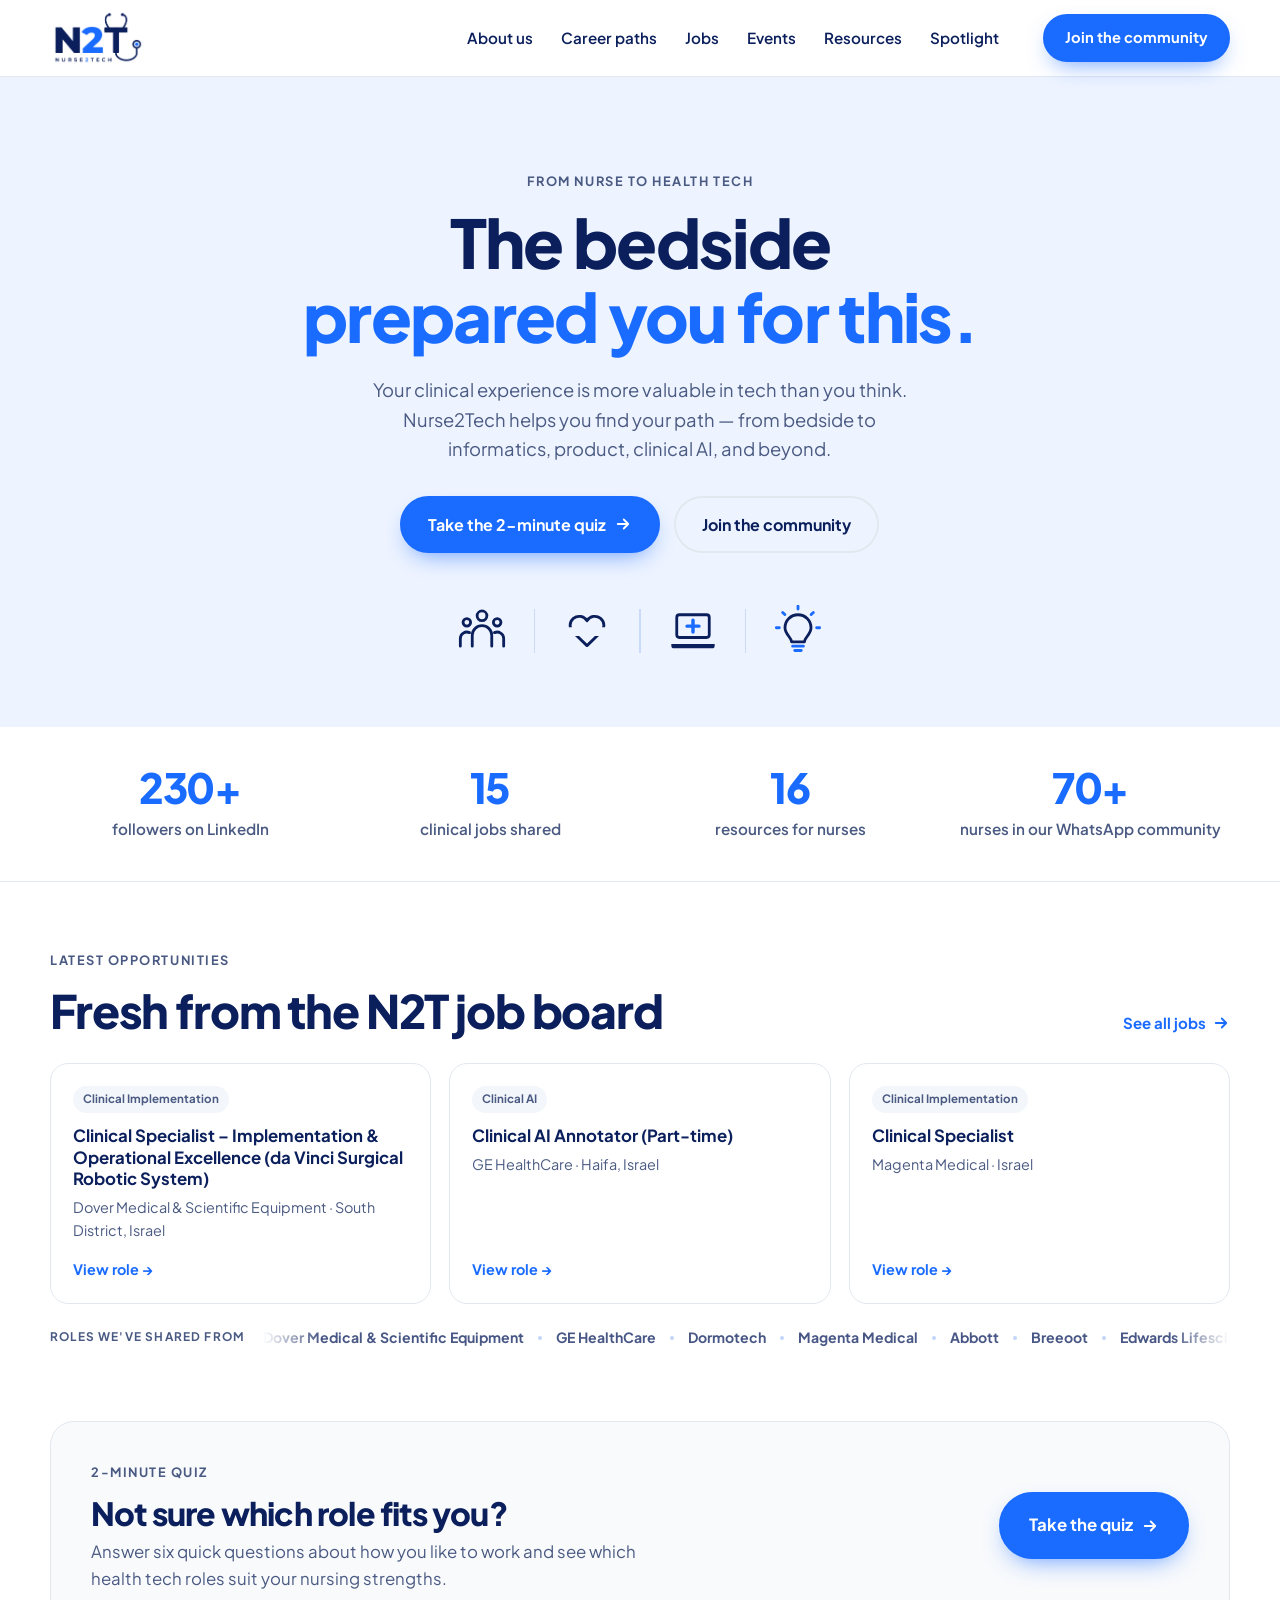
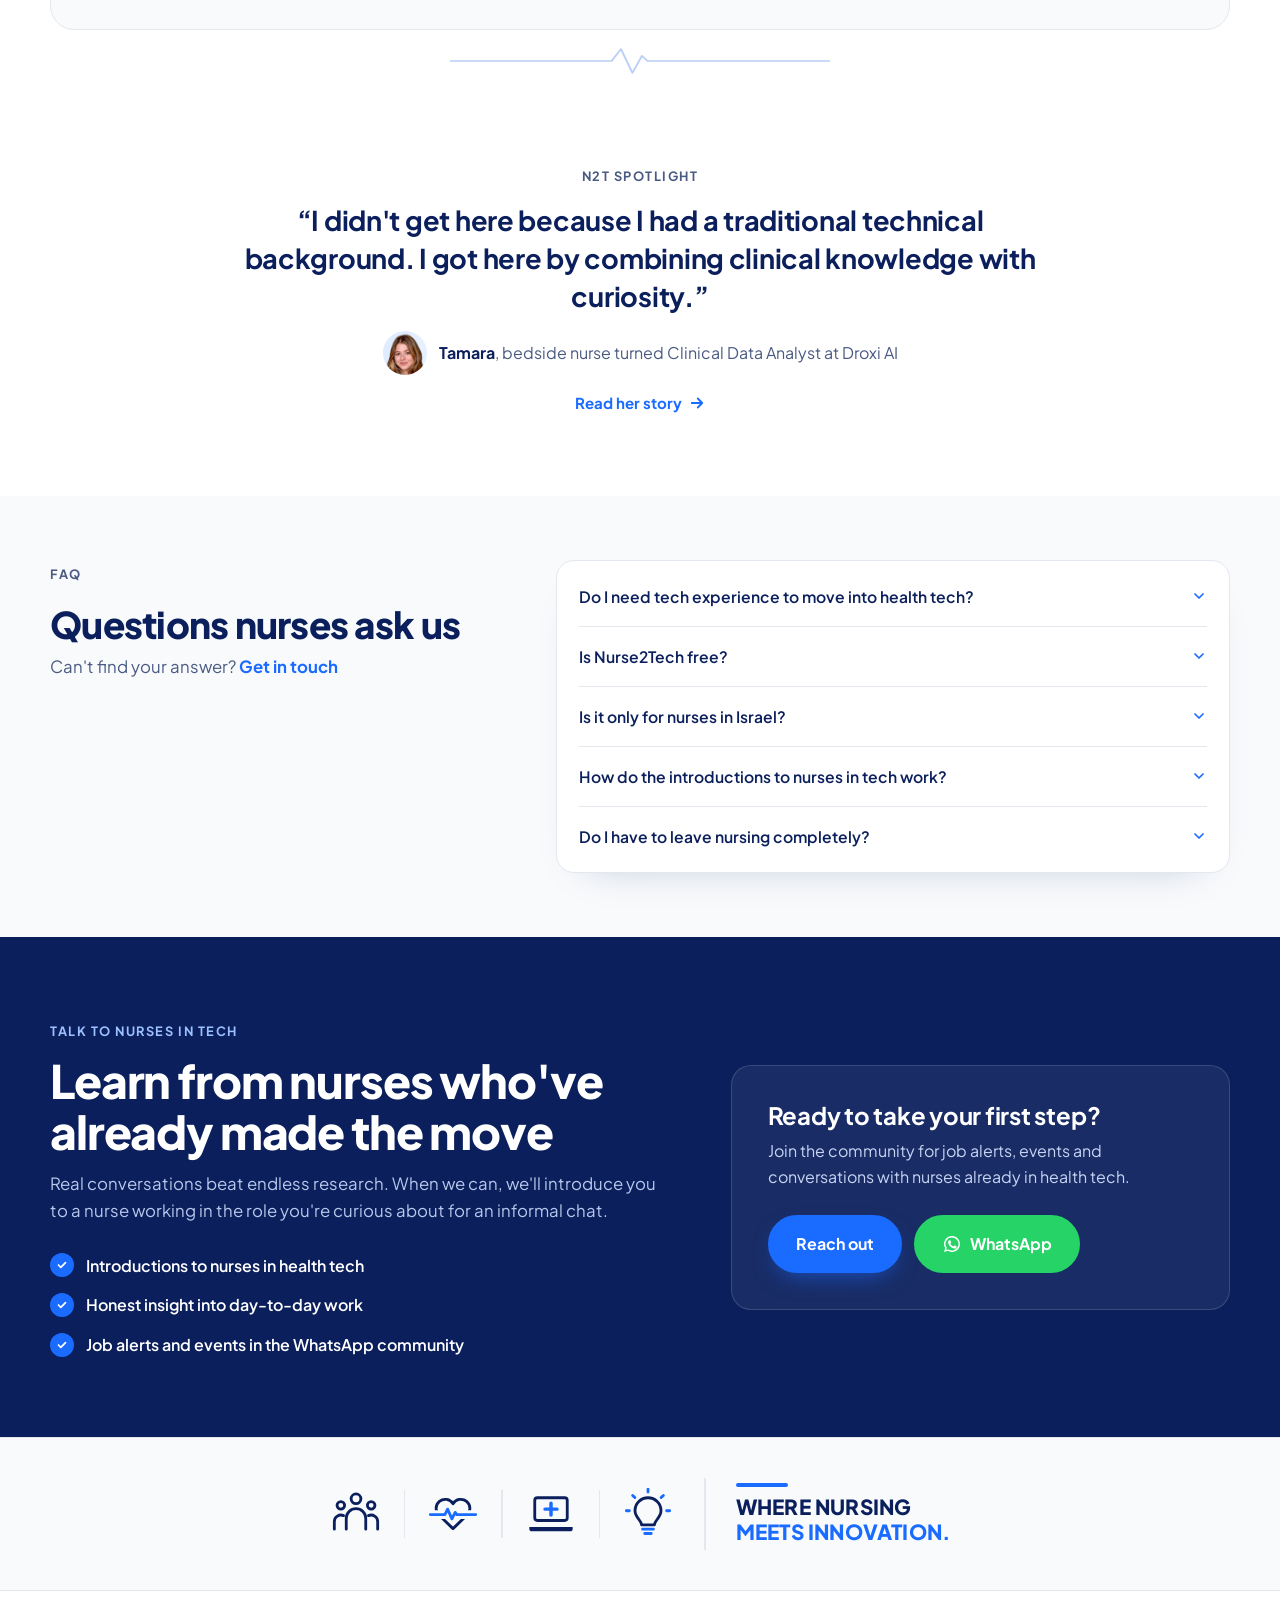
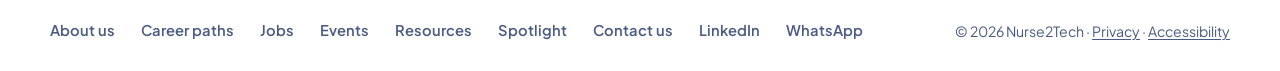
==== commit 1bb71415: "Home: 230+ LinkedIn followers Co-Authored-By: Claude Opus 5.5 <noreply@anthropic.com>" ====
--- a/index.html
+++ b/index.html
@@ -105,7 +105,7 @@
     <!-- NUMBERS -->
     <section class="stats-band" aria-label="Nurse2Tech at a glance">
       <div class="container stats-nums">
-        <div><b>220+</b><span>followers on LinkedIn</span></div>
+        <div><b>230+</b><span>followers on LinkedIn</span></div>
         <div><b id="stat-roles">13</b><span>clinical jobs shared</span></div>
         <div><b id="stat-resources">16</b><span>resources for nurses</span></div>
         <div><b>70+</b><span>nurses in our WhatsApp community</span></div>
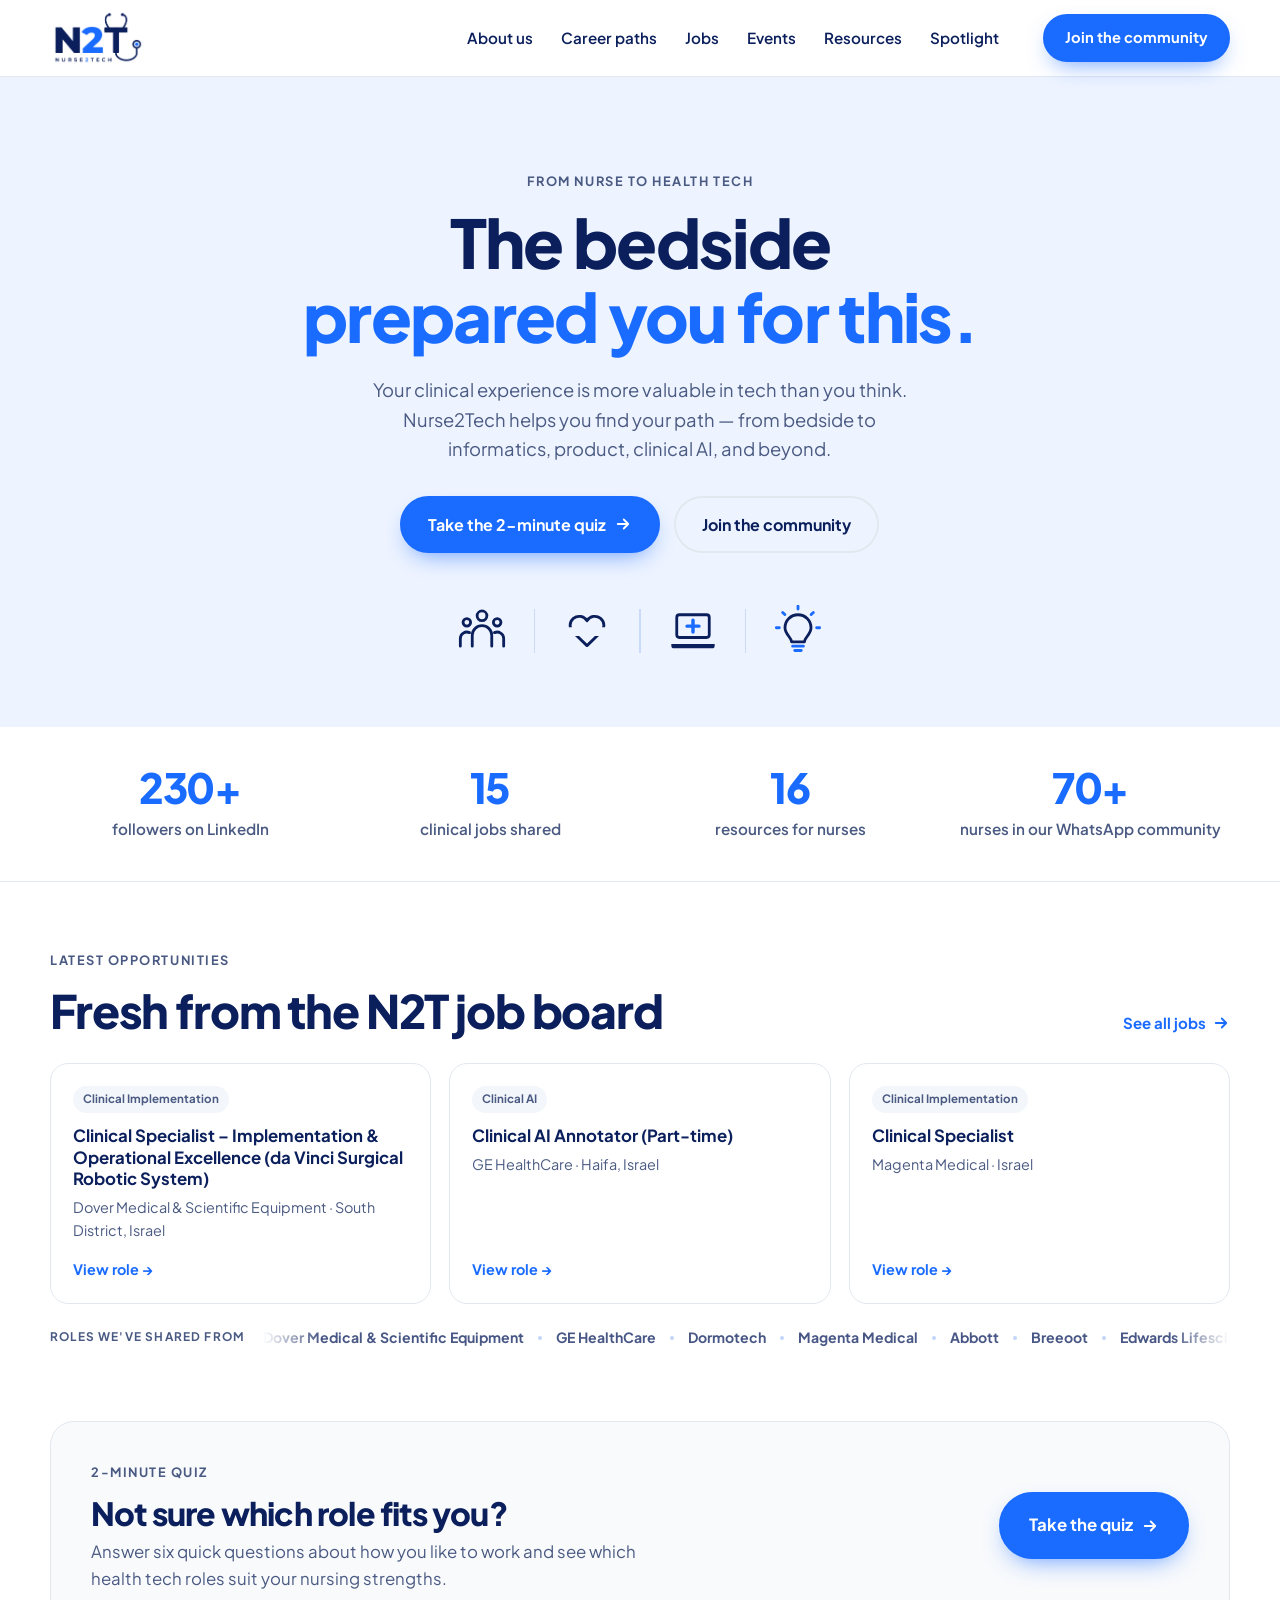
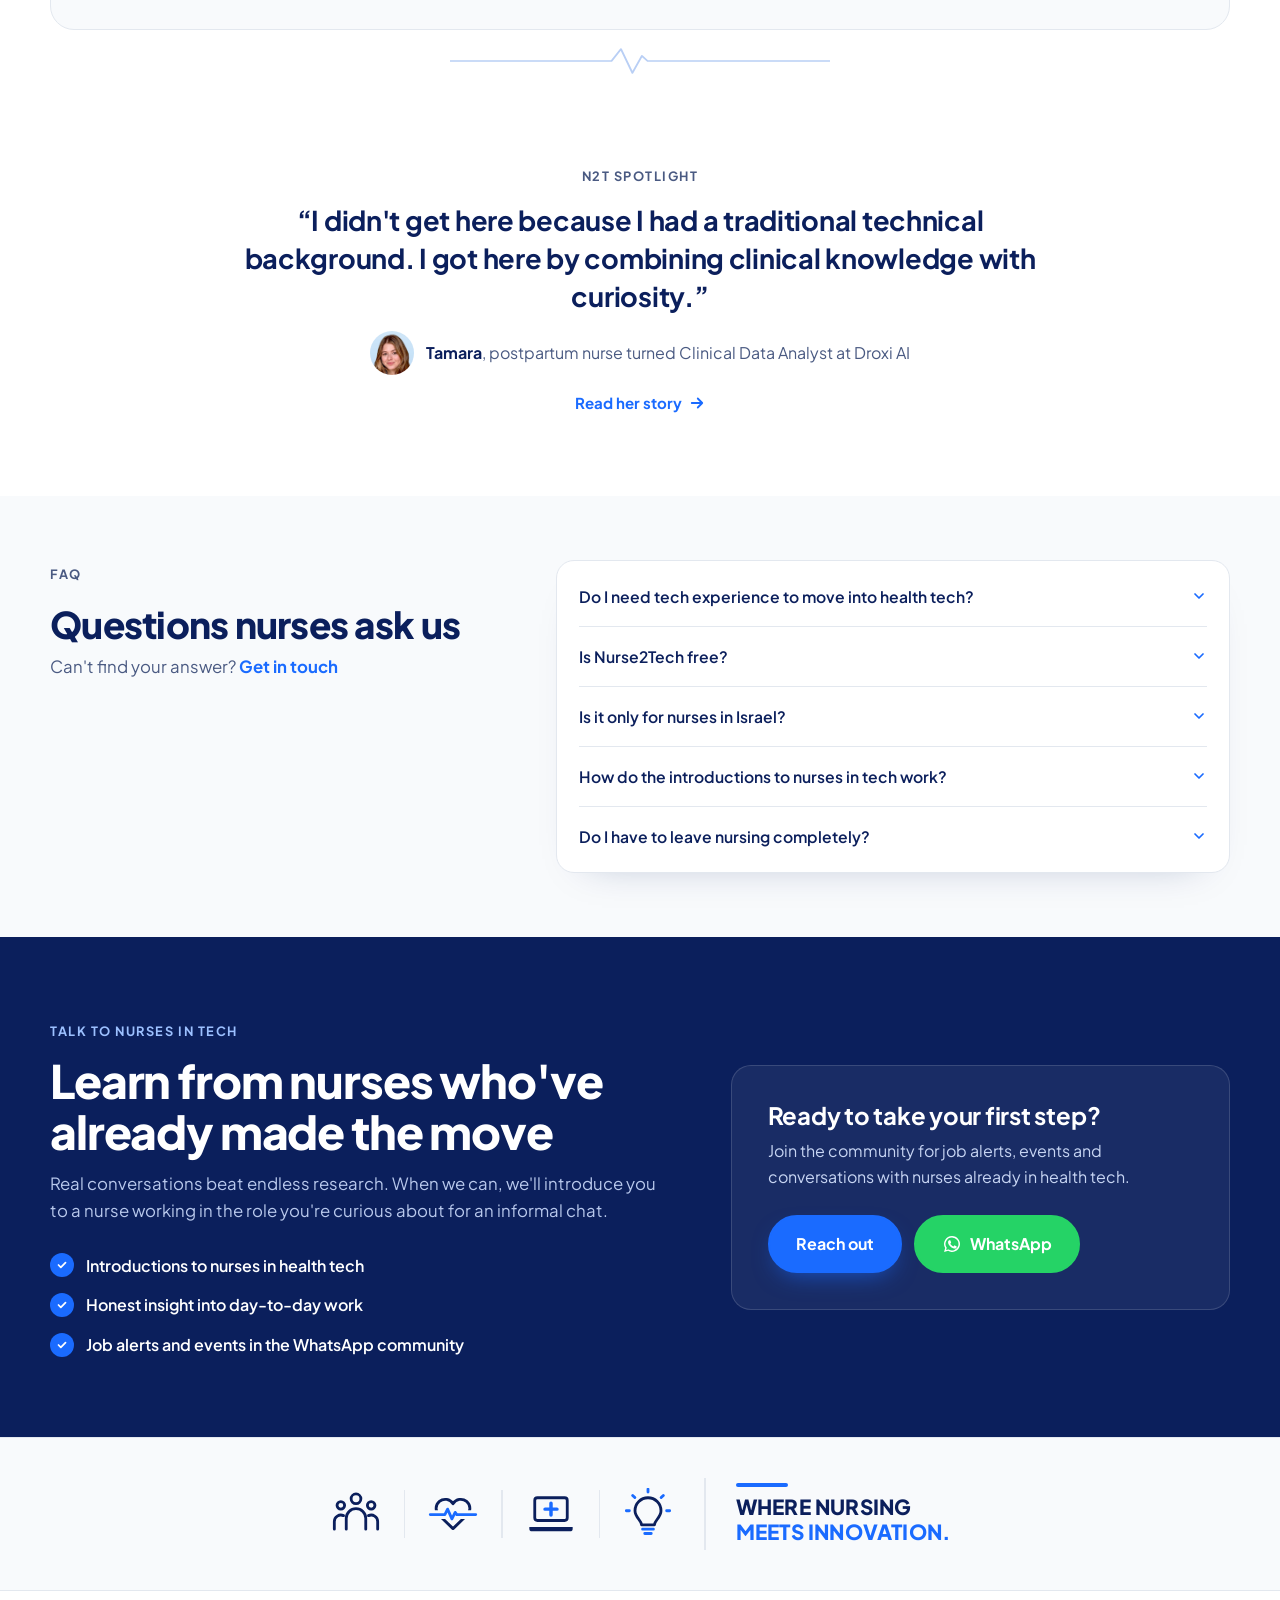
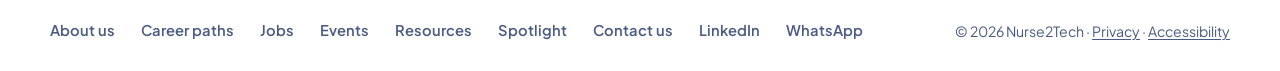
==== commit 6b25e8b8: "Spotlight photos on one matching blue; Sergey's photo; Tamara as postpartum nurse Co-Authored-By: Cl" ====
--- a/index.html
+++ b/index.html
@@ -149,7 +149,7 @@
         <figure>
           <p class="eyebrow">N2T Spotlight</p>
           <blockquote>“I didn't get here because I had a traditional technical background. I got here by combining clinical knowledge with curiosity.”</blockquote>
-          <figcaption><img class="quote-face" src="assets/tamara.jpg?v=20261005b" alt="" width="300" height="300"><span><b>Tamara</b>, bedside nurse turned Clinical Data Analyst at Droxi AI</span></figcaption>
+          <figcaption><img class="quote-face" src="assets/tamara.jpg?v=20261117" alt="" width="300" height="300"><span><b>Tamara</b>, postpartum nurse turned Clinical Data Analyst at Droxi AI</span></figcaption>
           <a class="card-link" href="spotlight.html#tamara">Read her story <svg class="ico-sm"><use href="#i-arrow"/></svg></a>
         </figure>
       </div>
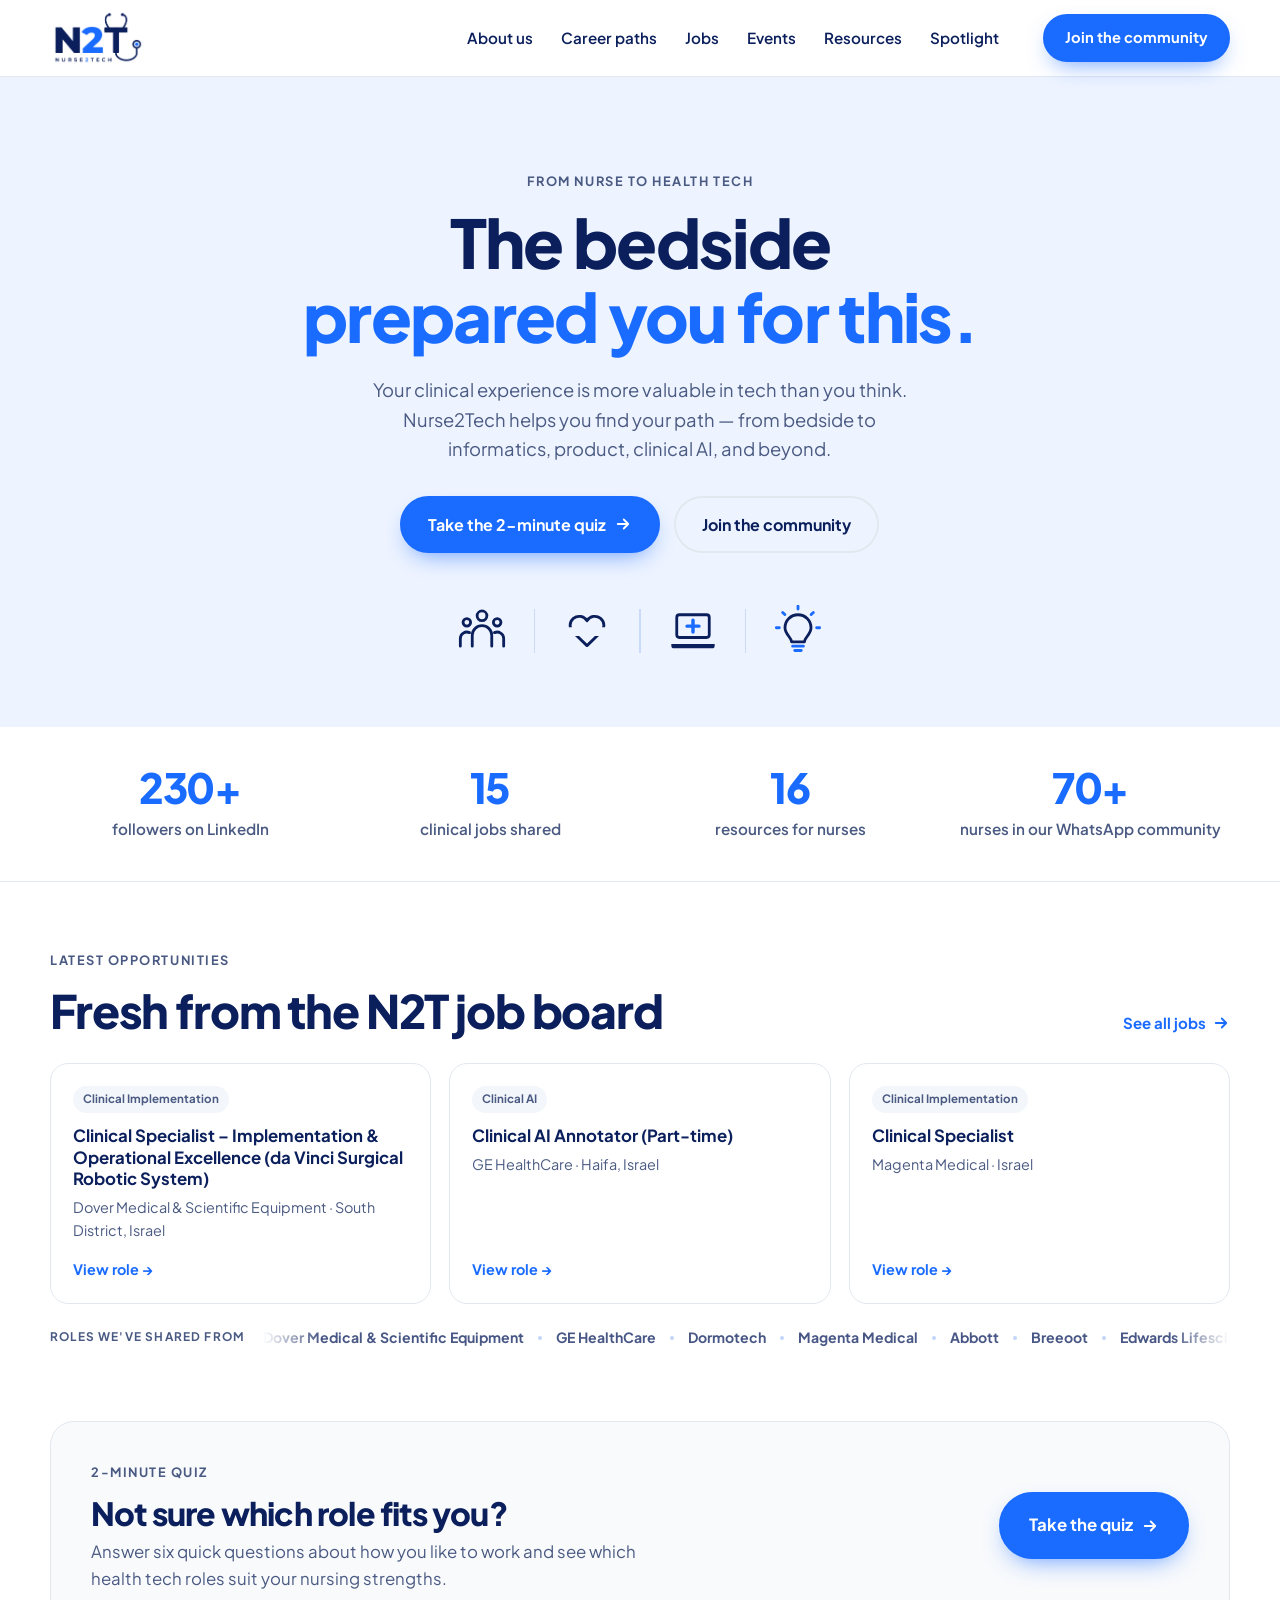
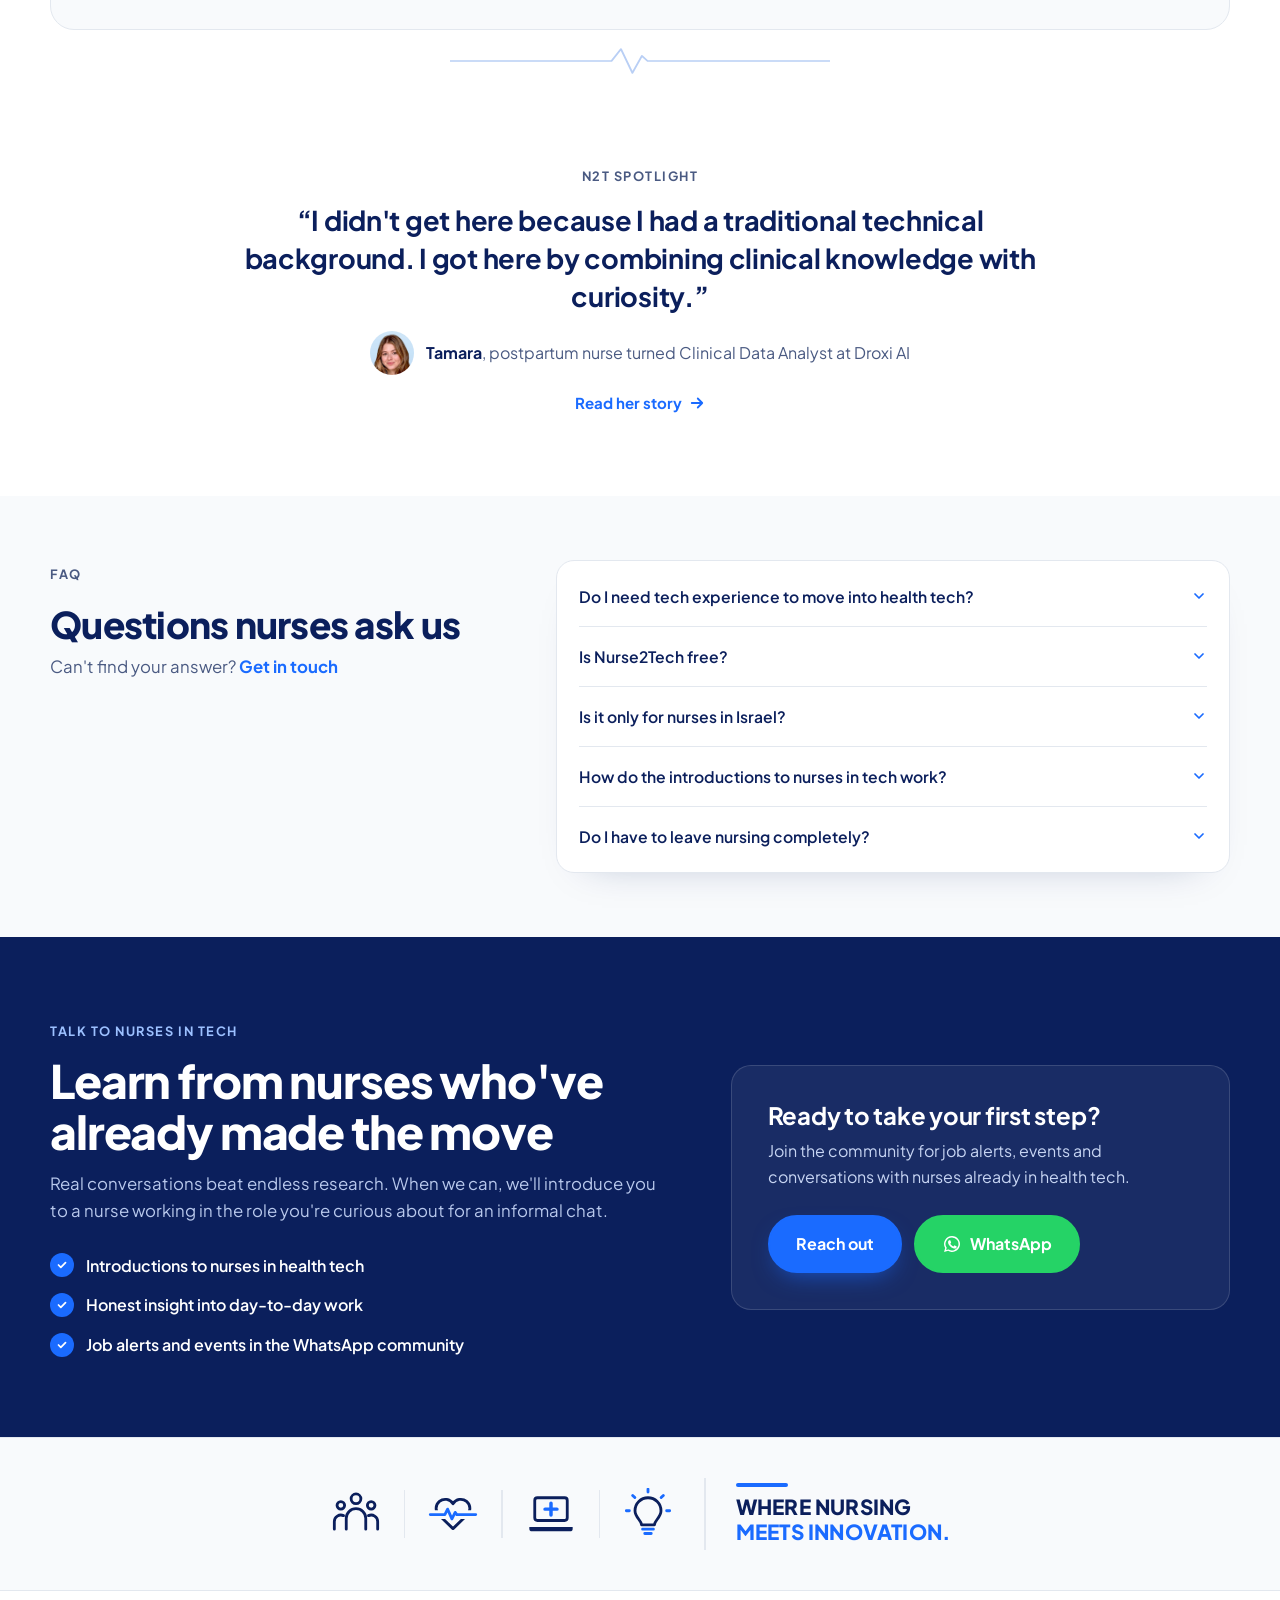
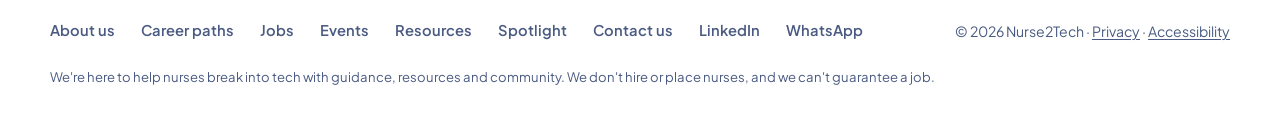
==== commit 9f6f24db: "Footer disclaimer that we don't place nurses; "I am hiring nurses" contact topic Co-Authored-By: Cla" ====
--- a/index.html
+++ b/index.html
@@ -22,7 +22,7 @@
   <link rel="preconnect" href="https://fonts.googleapis.com">
   <link rel="preconnect" href="https://fonts.gstatic.com" crossorigin>
   <link href="https://fonts.googleapis.com/css2?family=Plus+Jakarta+Sans:wght@400;500;600;700;800&display=swap" rel="stylesheet">
-  <link rel="stylesheet" href="styles.css?v=20261109174945">
+  <link rel="stylesheet" href="styles.css?v=20261111190000">
 </head>
 <body>
 
@@ -240,6 +240,7 @@
         <a data-whatsapp data-whatsapp-block hidden href="#" target="_blank" rel="noopener">WhatsApp</a>
       </nav>
       <p class="copy">© <span id="year"></span> Nurse2Tech · <a href="privacy.html">Privacy</a> · <a href="accessibility.html">Accessibility</a></p>
+      <p class="footer-disclaimer">We're here to help nurses break into tech with guidance, resources and community. We don't hire or place nurses, and we can't guarantee a job.</p>
     </div>
   </footer>
 
--- a/styles.css
+++ b/styles.css
@@ -760,6 +760,7 @@
 .section.about-mission { padding-top: 30px; }
 
 /* Spotlight & story */
+.footer-disclaimer { flex-basis: 100%; margin: 0; color: var(--muted); font-size: .82rem; line-height: 1.5; }
 .spotlight { display: grid; grid-template-columns: 1.3fr .7fr; gap: 60px; align-items: center; }
 .spotlight blockquote { font-size: 1.35rem; font-weight: 700; line-height: 1.4; color: var(--navy); border-left: 3px solid var(--blue); padding-left: 20px; margin: 22px 0 6px; }
 .spotlight .card-link, .story .card-link { margin-top: 22px; }
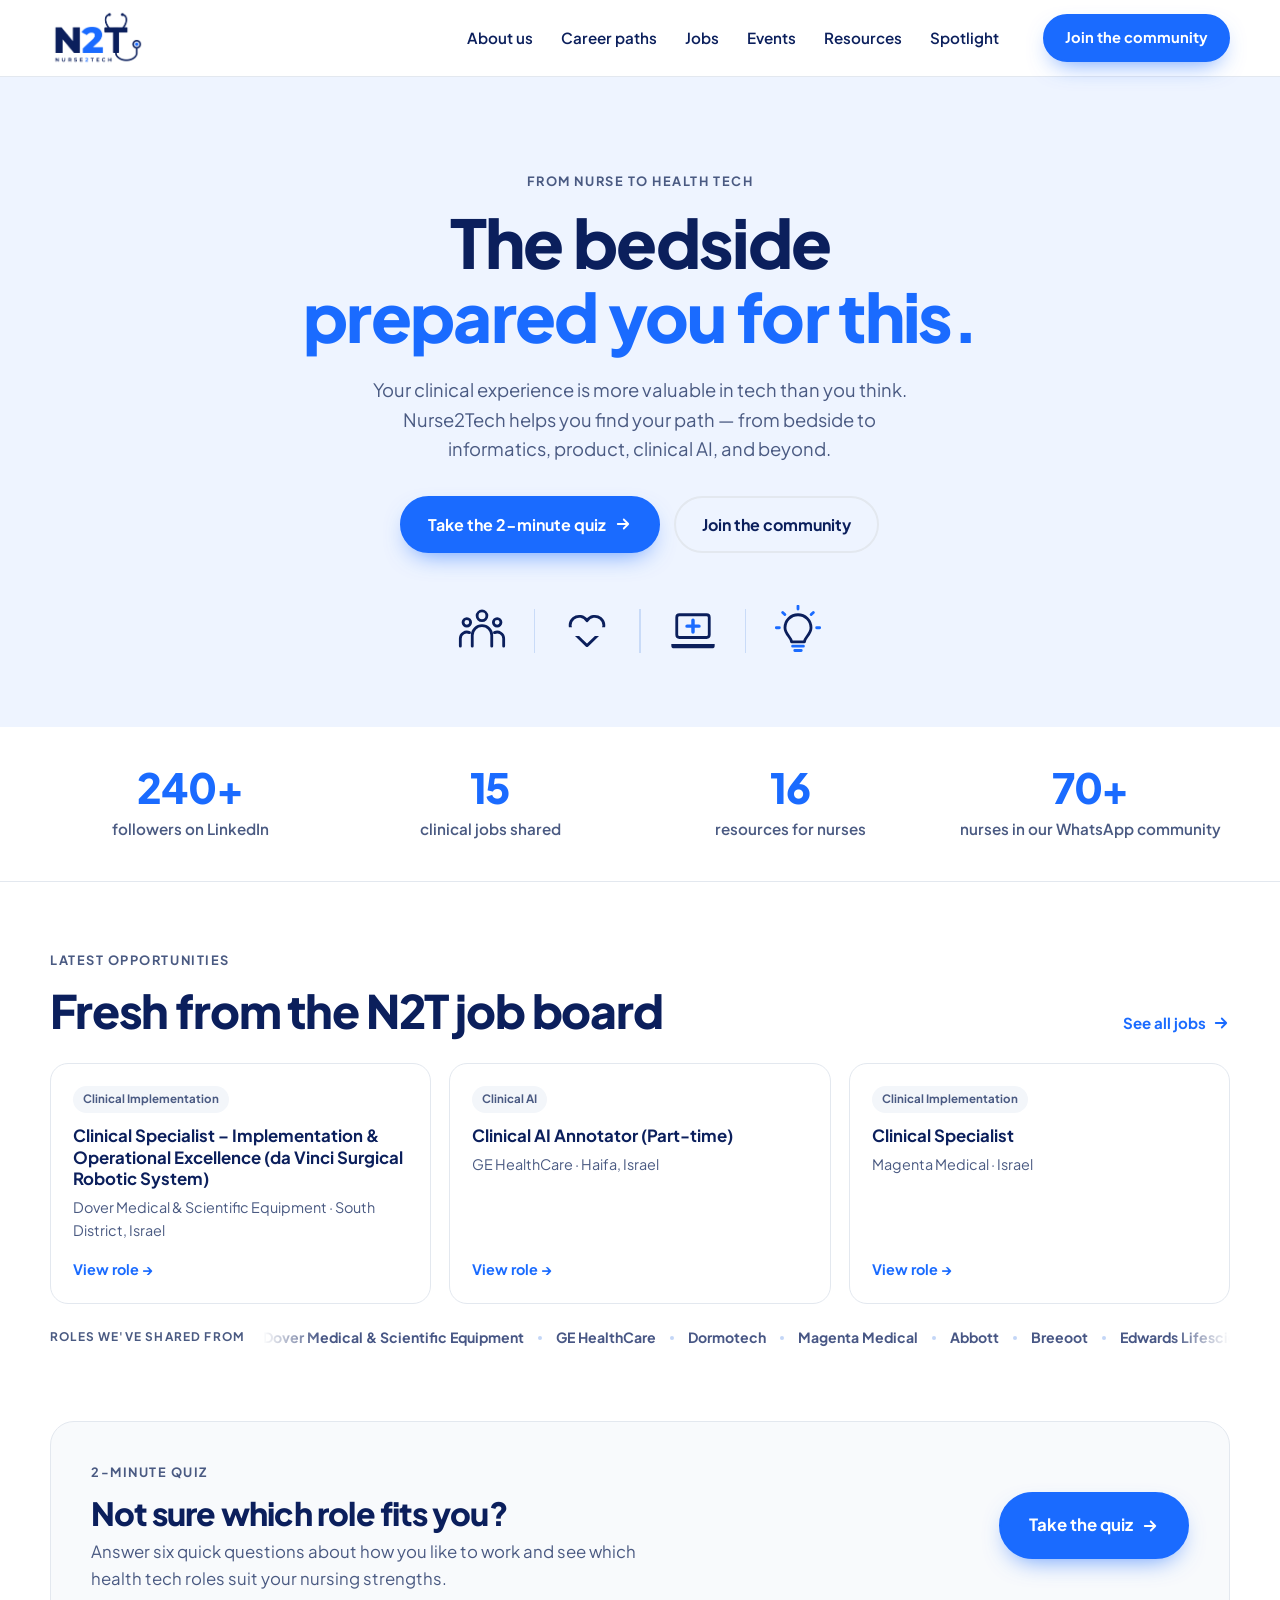
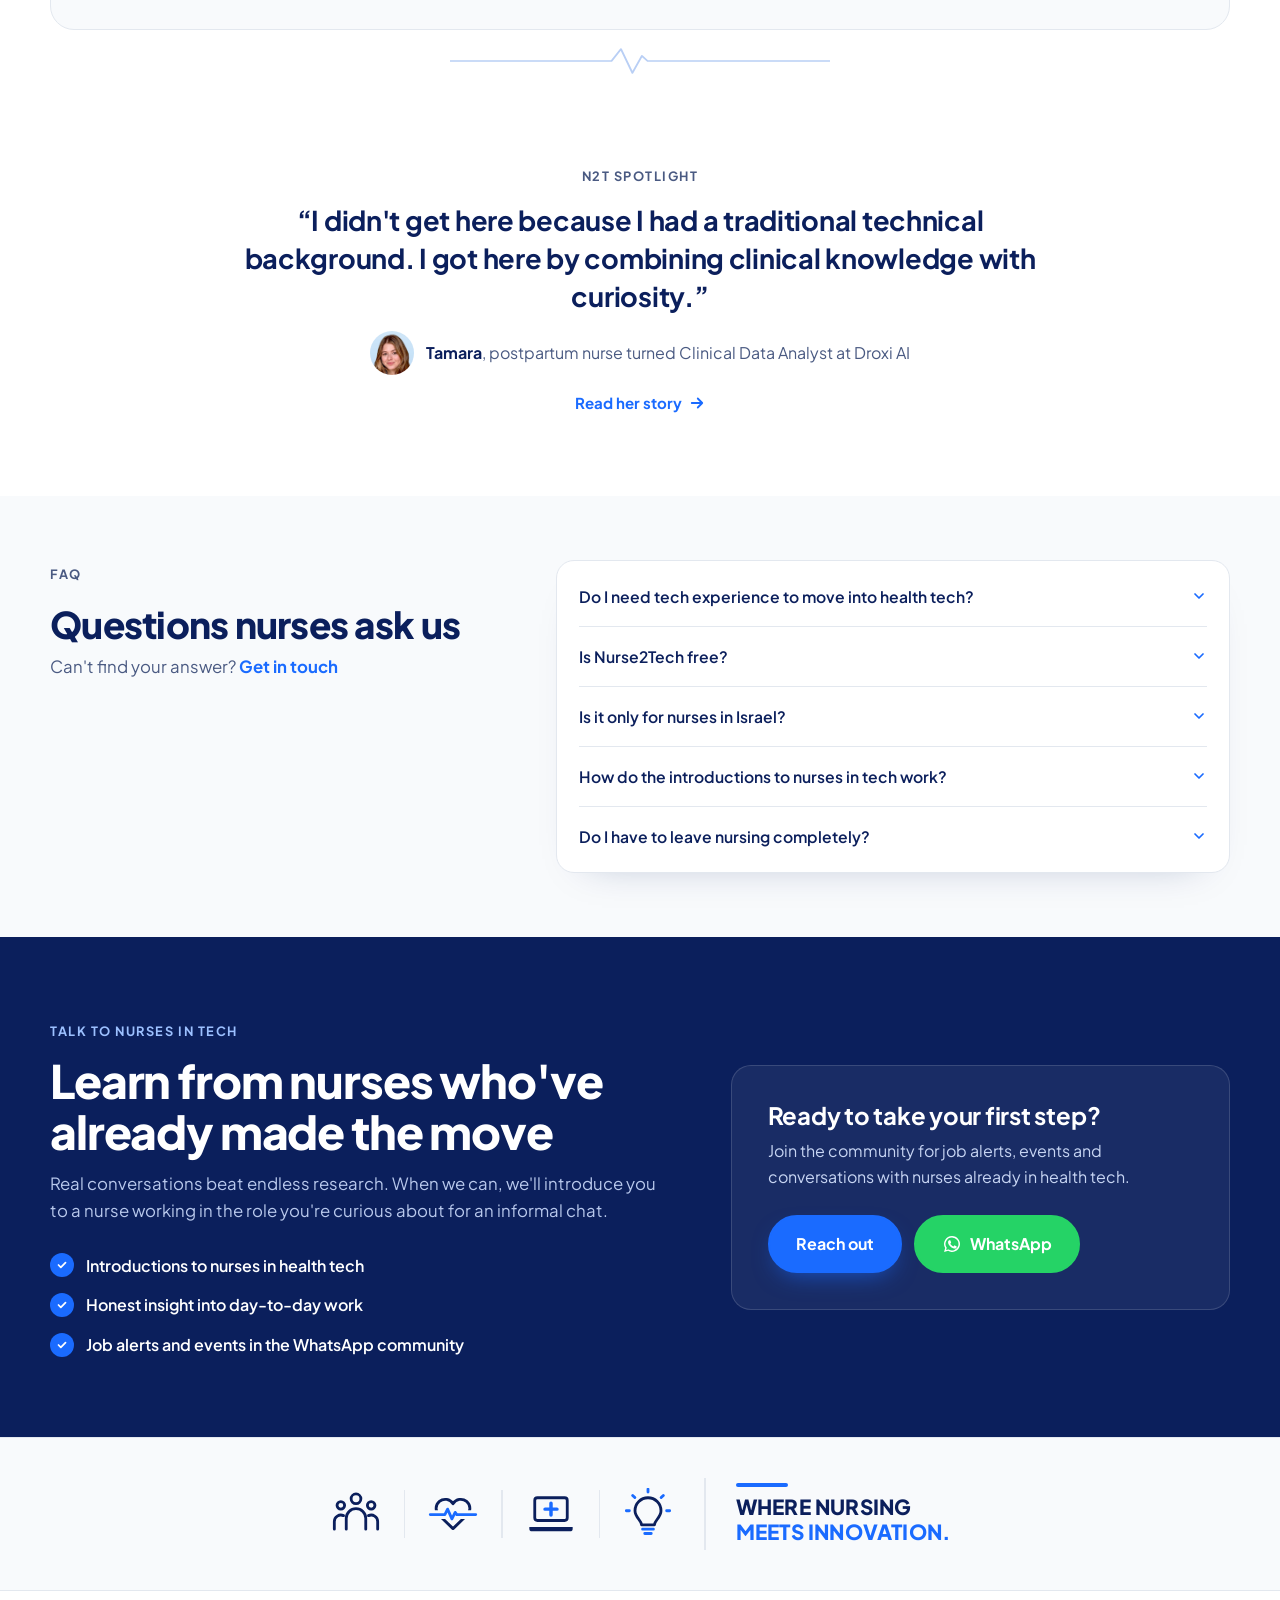
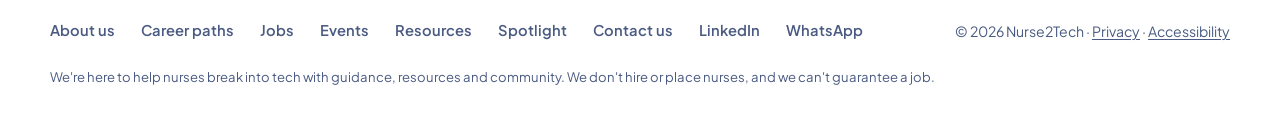
==== commit 604baf89: "Home: 240+ LinkedIn followers Co-Authored-By: Claude Opus 5.5 <noreply@anthropic.com>" ====
--- a/index.html
+++ b/index.html
@@ -105,7 +105,7 @@
     <!-- NUMBERS -->
     <section class="stats-band" aria-label="Nurse2Tech at a glance">
       <div class="container stats-nums">
-        <div><b>230+</b><span>followers on LinkedIn</span></div>
+        <div><b>240+</b><span>followers on LinkedIn</span></div>
         <div><b id="stat-roles">13</b><span>clinical jobs shared</span></div>
         <div><b id="stat-resources">16</b><span>resources for nurses</span></div>
         <div><b>70+</b><span>nurses in our WhatsApp community</span></div>
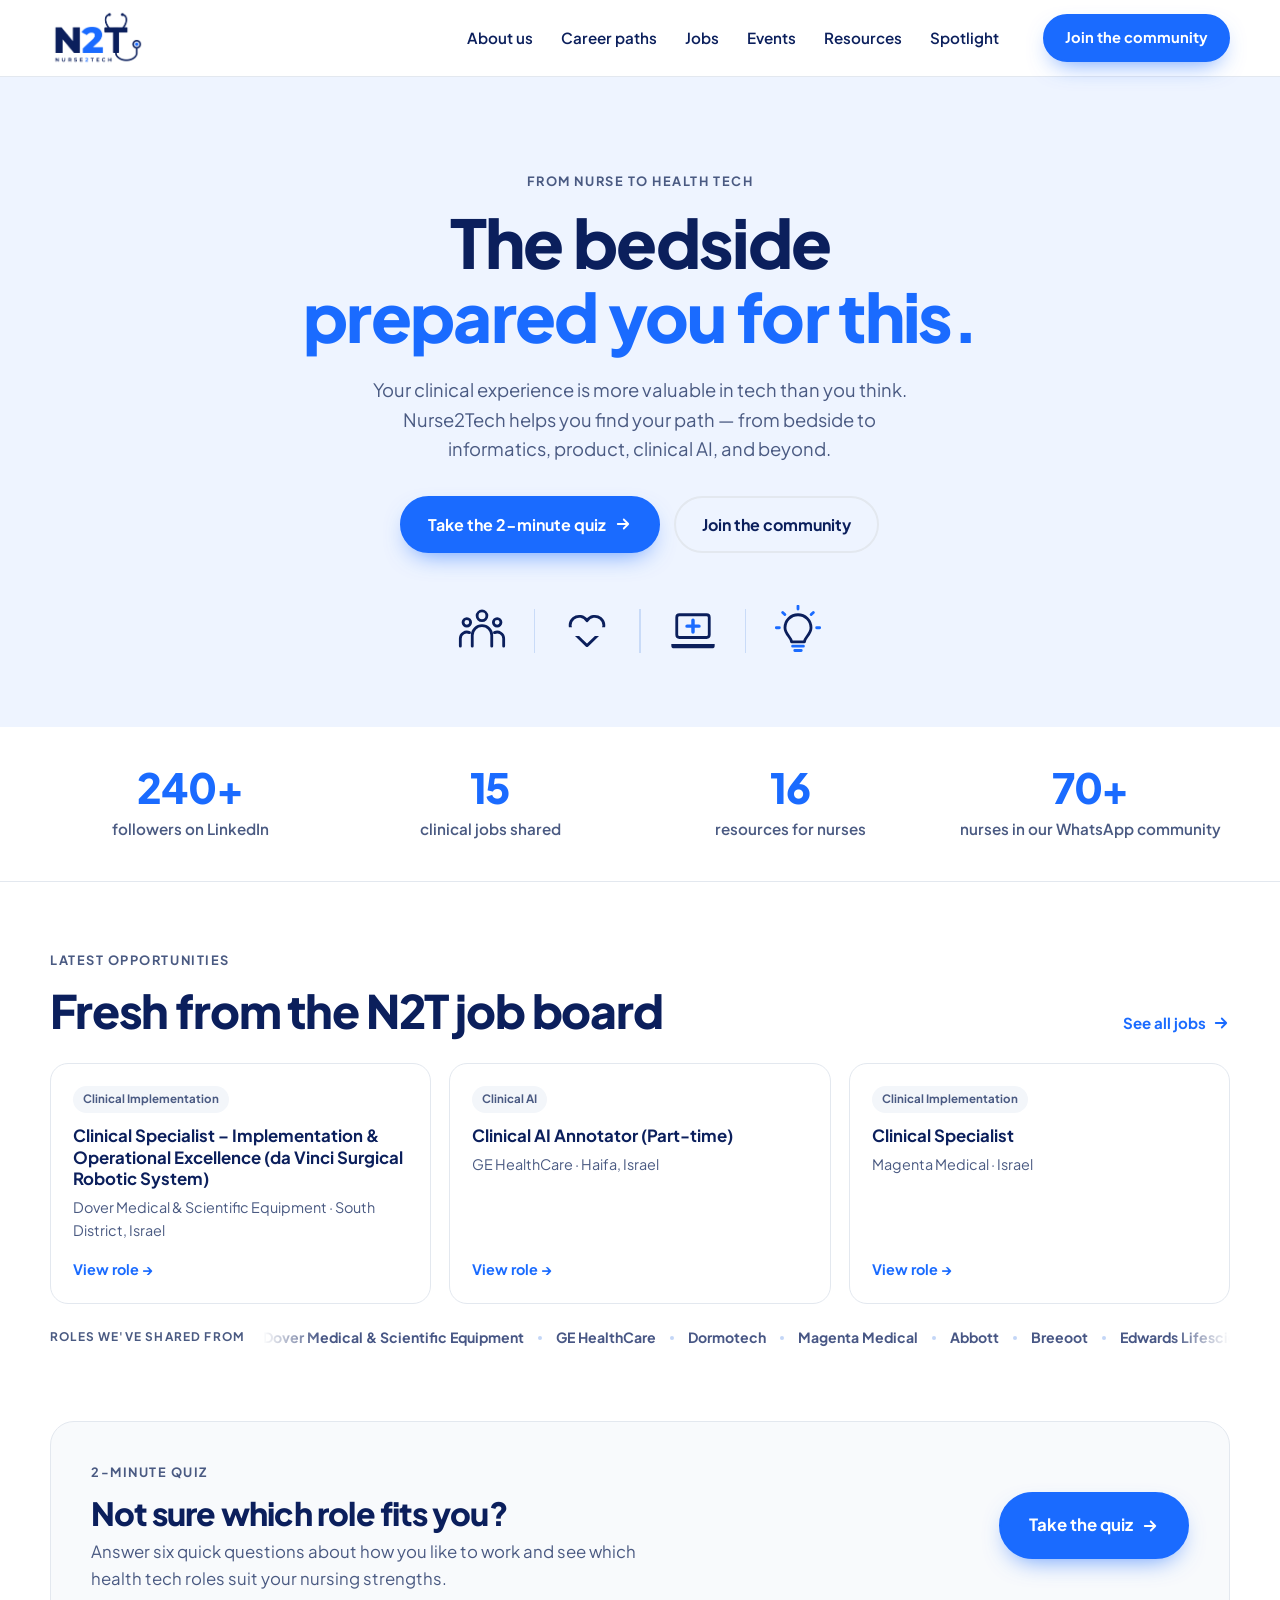
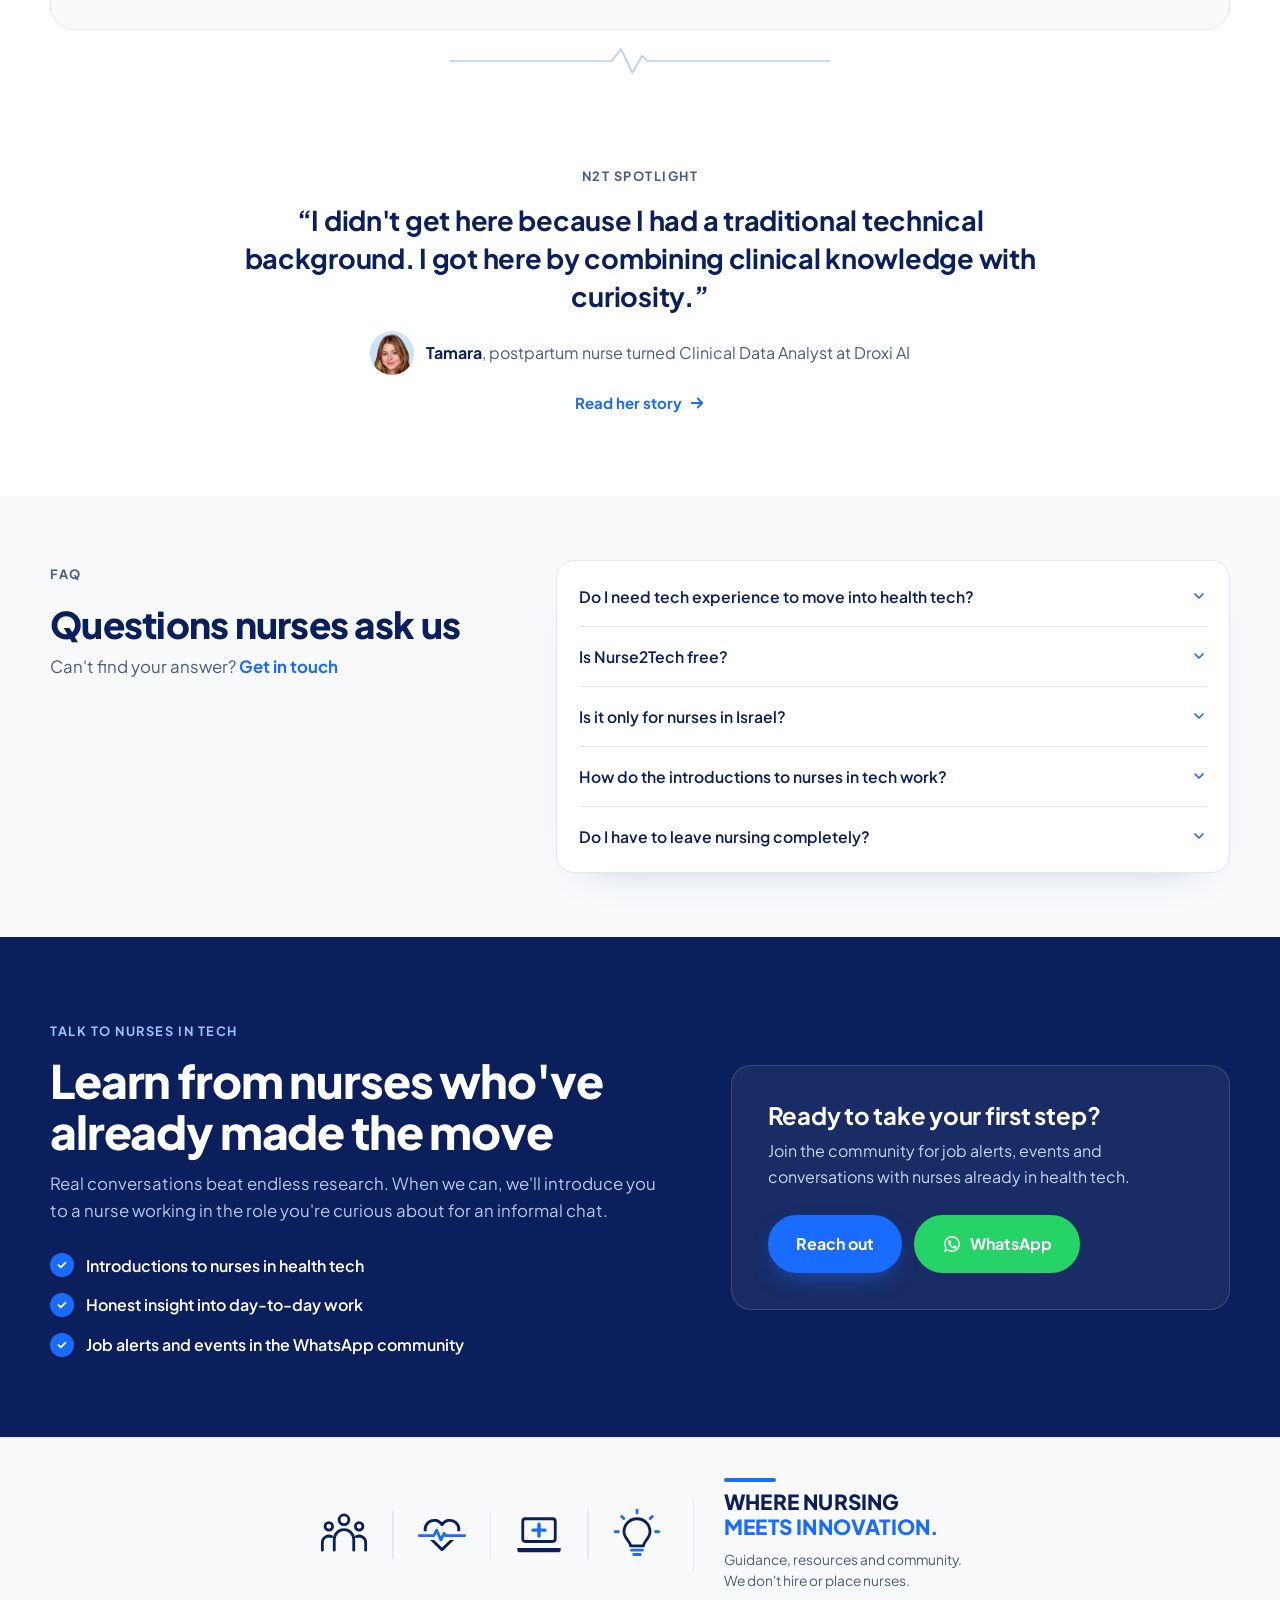
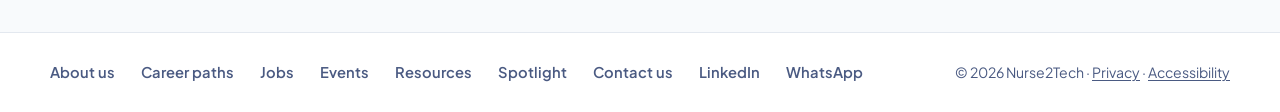
==== commit 6797a3af: "Footer: short disclaimer under the tagline Co-Authored-By: Claude Opus 5.5 <noreply@anthropic.com>" ====
--- a/index.html
+++ b/index.html
@@ -22,7 +22,7 @@
   <link rel="preconnect" href="https://fonts.googleapis.com">
   <link rel="preconnect" href="https://fonts.gstatic.com" crossorigin>
   <link href="https://fonts.googleapis.com/css2?family=Plus+Jakarta+Sans:wght@400;500;600;700;800&display=swap" rel="stylesheet">
-  <link rel="stylesheet" href="styles.css?v=20261111190000">
+  <link rel="stylesheet" href="styles.css?v=20261124160000">
 </head>
 <body>
 
@@ -224,7 +224,10 @@
           <svg viewBox="0 0 48 48" fill="none" stroke-linecap="round" stroke-linejoin="round" aria-hidden="true"><path d="M24 3.8V1M11.84 8.84 9.86 6.86M36.16 8.84l1.98-1.98M6.8 21H4M41.2 21H44" stroke="#1a6bff" stroke-width="2.6"/><path d="M18 34c0-4-6-7-6-13a12 12 0 0 1 24 0c0 6-6 9-6 13z" stroke="currentColor" stroke-width="2.6"/><path d="M19 38h10M21 42h6" stroke="#1a6bff" stroke-width="2.6"/></svg>
         </div>
         <span class="footer-divider" aria-hidden="true"></span>
-        <div class="tagline"><b></b>Where nursing<br><span>meets innovation.</span></div>
+        <div class="footer-brand-text">
+          <div class="tagline"><b></b>Where nursing<br><span>meets innovation.</span></div>
+          <p class="footer-disclaimer">Guidance, resources and community.<br>We don't hire or place nurses.</p>
+        </div>
       </div>
     </div>
     <div class="container footer-inner">
@@ -240,7 +243,6 @@
         <a data-whatsapp data-whatsapp-block hidden href="#" target="_blank" rel="noopener">WhatsApp</a>
       </nav>
       <p class="copy">© <span id="year"></span> Nurse2Tech · <a href="privacy.html">Privacy</a> · <a href="accessibility.html">Accessibility</a></p>
-      <p class="footer-disclaimer">We're here to help nurses break into tech with guidance, resources and community. We don't hire or place nurses, and we can't guarantee a job.</p>
     </div>
   </footer>
 
--- a/styles.css
+++ b/styles.css
@@ -760,7 +760,7 @@
 .section.about-mission { padding-top: 30px; }
 
 /* Spotlight & story */
-.footer-disclaimer { flex-basis: 100%; margin: 0; color: var(--muted); font-size: .82rem; line-height: 1.5; }
+.footer-disclaimer { margin: 10px 0 0; color: var(--muted); font-size: .86rem; line-height: 1.5; }
 .spotlight { display: grid; grid-template-columns: 1.3fr .7fr; gap: 60px; align-items: center; }
 .spotlight blockquote { font-size: 1.35rem; font-weight: 700; line-height: 1.4; color: var(--navy); border-left: 3px solid var(--blue); padding-left: 20px; margin: 22px 0 6px; }
 .spotlight .card-link, .story .card-link { margin-top: 22px; }
@@ -835,7 +835,7 @@
 }
 
 /* Spotlight: N2T Insights conversations */
-.insights-intro { margin-bottom: 28px; }
+.insights-section .section-sub, .spot-stories .section-sub { margin: 8px 0 28px; }
 .insight-card { background: var(--white); border: 1px solid var(--line); border-radius: 24px; padding: 32px; max-width: 860px; display: grid; gap: 18px; }
 .insight-head { display: flex; align-items: baseline; gap: 12px; }
 .insight-num { font-weight: 800; color: var(--blue); font-size: 1.1rem; }
@@ -846,3 +846,8 @@
 .a11y-he { margin-top: 40px; padding-top: 28px; border-top: 1px solid var(--line); text-align: right; }
 .tag-entry { background: #e5f6ec; color: #137a45; }
 .tag-parttime { background: #fff3e0; color: #8a4a00; }
+.hero-jump { display: flex; gap: 10px; align-items: center; margin: -14px 0 0; font-weight: 700; font-size: .94rem; }
+.hero-jump a { color: var(--blue); }
+.hero-jump span { color: var(--muted); opacity: .6; }
+.insights-invite { margin: 24px 0 0; color: var(--muted); display: flex; flex-wrap: wrap; align-items: center; gap: 4px 12px; }
+.insights-invite .card-link { margin-top: 0; }
